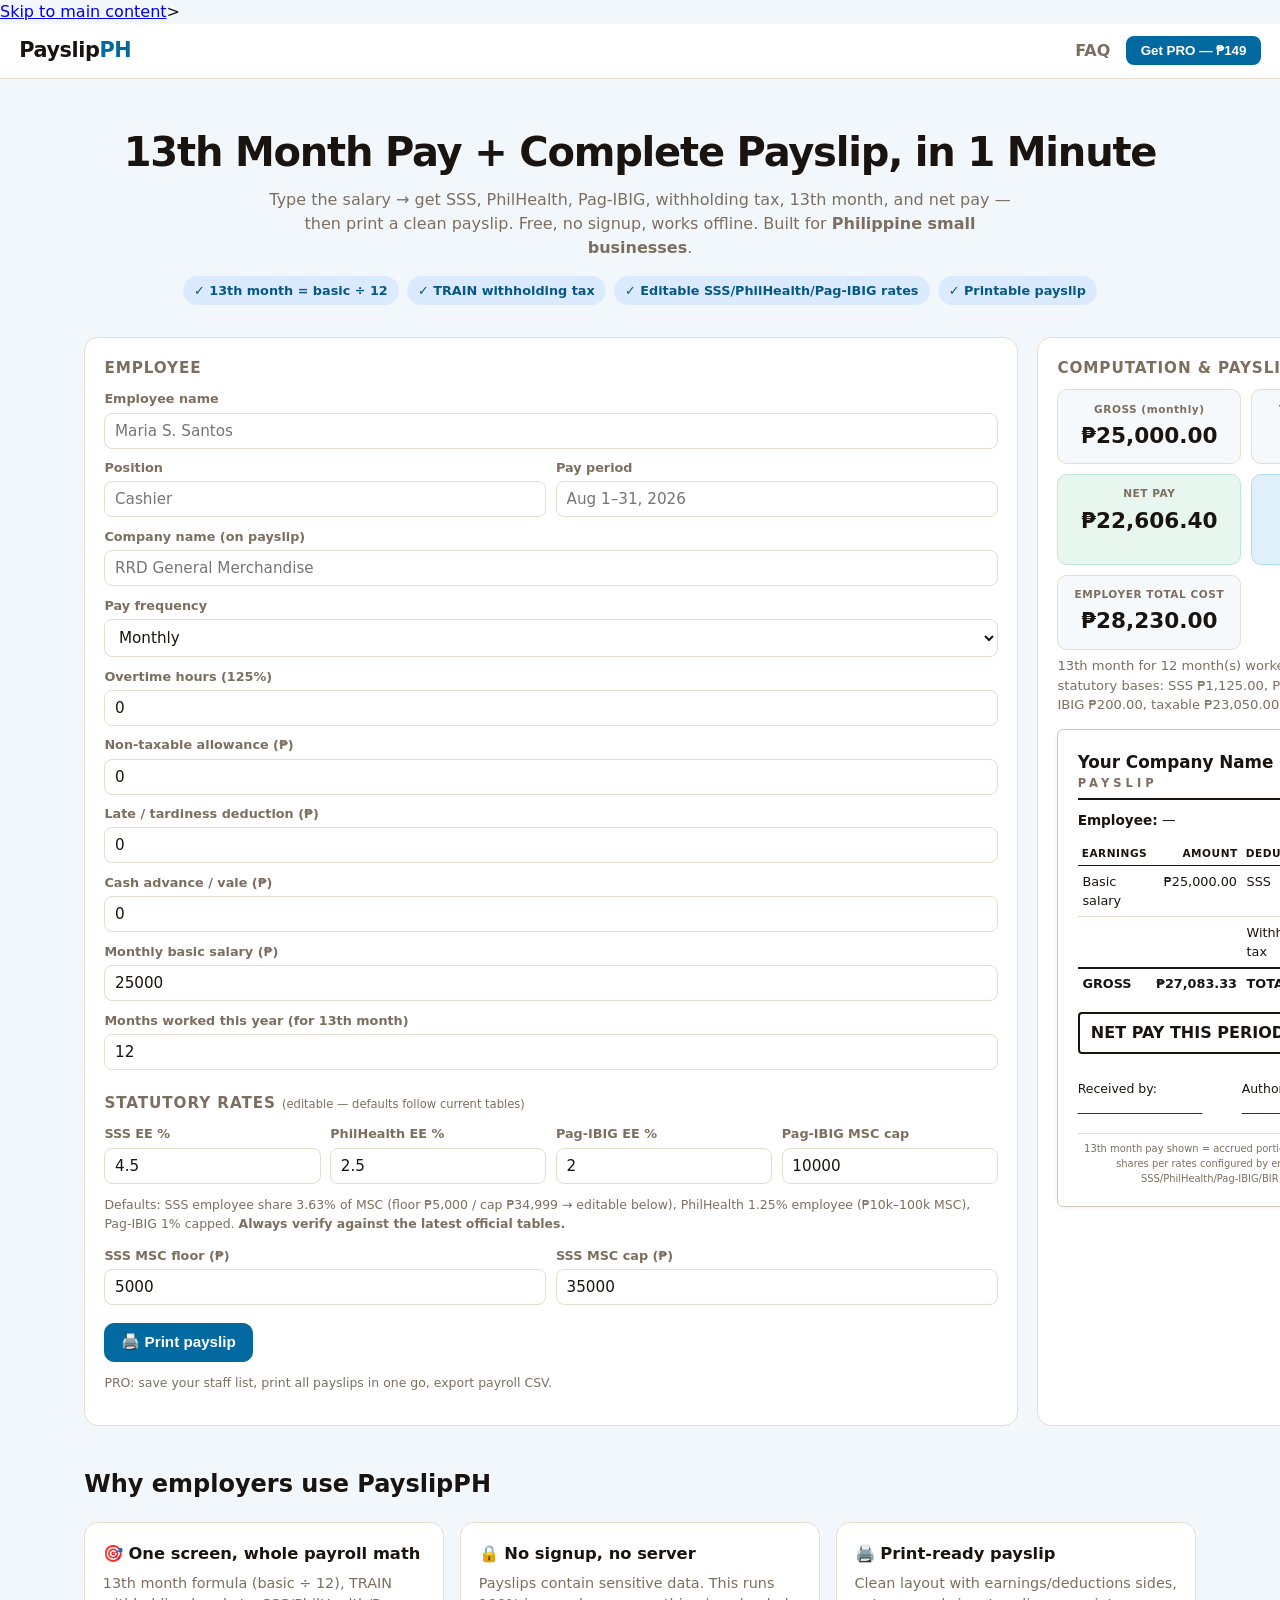
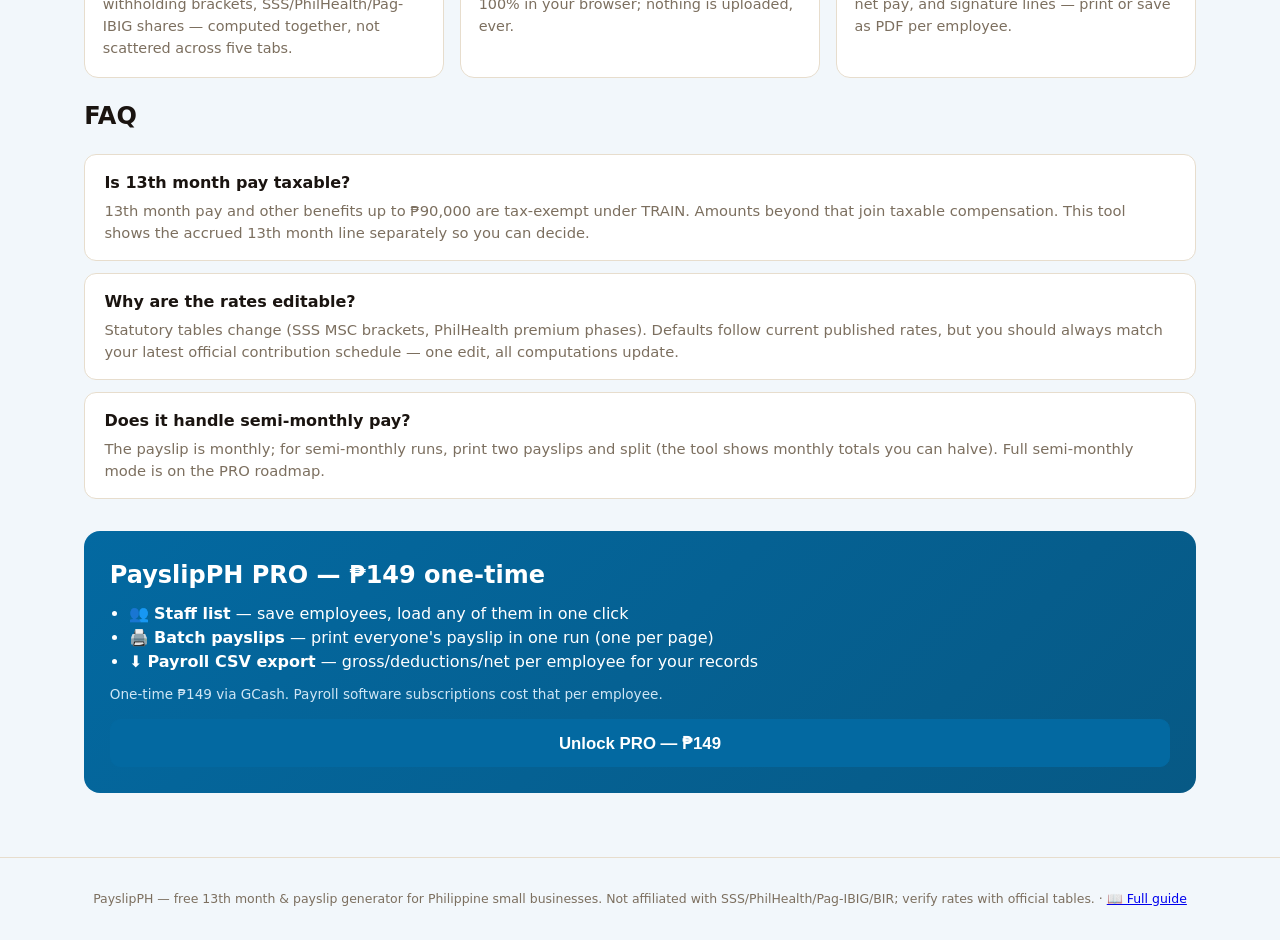
==== index.html @ ca2802b6 "feat: add payments system (GCash + LemonSqueezy, affiliate, email capture)" ====
<!DOCTYPE html>
<html data-theme="payslipph" lang="en">
<head>
<meta charset="UTF-8">
<meta name="viewport" content="width=device-width, initial-scale=1.0">
<title>Free 13th Month Pay &amp; Payslip Generator Philippines — PayslipPH</title>
<meta name="description" content="Compute 13th month pay, SSS, PhilHealth, Pag-IBIG and withholding tax, then print a clean payslip — free, no signup. Built for Philippine small businesses and employers.">
<link rel="icon" href="data:image/svg+xml,%3Csvg xmlns='http://www.w3.org/2000/svg' viewBox='0 0 64 64'%3E%3Crect width='64' height='64' rx='12' fill='%230369a1'/%3E%3Ctext x='32' y='44' font-size='30' text-anchor='middle' fill='white' font-family='Arial' font-weight='bold'%3E13%3C/text%3E%3C/svg%3E">
<link rel="stylesheet" <link rel="stylesheet" href="https://makavelimachiavelli.github.io/zinvent-design-system/tokens.css">
    <link rel="stylesheet" href="https://makavelimachiavelli.github.io/zinvent-design-system/components/base.css">
  <!-- Zinvent Analytics (privacy-first, no cookies) -->
  <script src="https://makavelimachiavelli.github.io/zinvent-design-system/components/analytics.js"></script>
  <!-- Zinvent Payments (GCash + LemonSqueezy, affiliate, email capture) -->
  <script src="https://makavelimachiavelli.github.io/zinvent-design-system/components/payments.js"></script>
    <link rel="stylesheet" href="style.css">
<script type="application/ld+json">
{
  "@context": "https://schema.org",
  "@type": "FAQPage",
  "mainEntity": [
    {"@type":"Question","name":"How is 13th month pay computed in the Philippines?","acceptedAnswer":{"@type":"Answer","text":"13th month pay = total basic salary earned within the calendar year ÷ 12. Only basic salary counts — not allowances, overtime, commissions, or bonuses. It must be paid on or before December 24."}},
    {"@type":"Question","name":"What deductions appear on a Philippine payslip?","acceptedAnswer":{"@type":"Answer","text":"Typically SSS, PhilHealth, and Pag-IBIG employee shares, plus withholding income tax (TRAIN monthly brackets). Rates on this calculator are editable so you can match the latest official tables."}},
    {"@type":"Question","name":"Is this payslip generator free?","acceptedAnswer":{"@type":"Answer","text":"Yes — unlimited single-employee payslips and 13th month computations are free. PRO (₱149 one-time) adds multi-employee batch mode, saved payroll records and CSV export."}}
  ]
}
</script>
</head>
<body>
  <a href="#main" class="skip-link">Skip to main content</a>>

<header class="site-header">
  <div class="brand">Payslip<span>PH</span></div>
  <nav>
    <span id="proBadge" class="badge hidden">PRO</span>
    <a href="#faq">FAQ</a>
    <button id="proBtn" class="btn-link">Get PRO — ₱149</button>
  </nav>
</header>

<main class="wrap">
  <section class="hero">
    <h1>13th Month Pay + Complete Payslip, in 1 Minute</h1>
    <p class="sub">Type the salary → get SSS, PhilHealth, Pag-IBIG, withholding tax, 13th month, and net pay — then print a clean payslip. Free, no signup, works offline. Built for <strong>Philippine small businesses</strong>.</p>
    <div class="hero-chips">
      <span>✓ 13th month = basic ÷ 12</span>
      <span>✓ TRAIN withholding tax</span>
      <span>✓ Editable SSS/PhilHealth/Pag-IBIG rates</span>
      <span>✓ Printable payslip</span>
    </div>
  </section>

  <div class="app-grid">
    <section class="panel">
      <h2>Employee</h2>
      <div class="fields">
        <label>Employee name <input id="eName" placeholder="Maria S. Santos"></label>
        <div class="fields two">
          <label>Position <input id="ePos" placeholder="Cashier"></label>
          <label>Pay period <input id="ePeriod" placeholder="Aug 1–31, 2026"></label>
        </div>
        <label>Company name (on payslip) <input id="eCo" placeholder="RRD General Merchandise"></label>
        <div class="fields three">
        <label>Pay frequency
          <select id="payFreq">
            <option value="monthly" selected>Monthly</option>
            <option value="semi">Semi-monthly (15th / 30th)</option>
          </select>
        </label>
        <label>Overtime hours (125%) <input id="eOtHrs" type="number" min="0" step="0.5" value="0"></label>
        <label>Non-taxable allowance (₱) <input id="eAllowance" type="number" min="0" step="any" value="0"></label>
      </div>
      <div class="fields three">
        <label>Late / tardiness deduction (₱) <input id="eLate" type="number" min="0" step="any" value="0"></label>
        <label>Cash advance / vale (₱) <input id="eVale" type="number" min="0" step="any" value="0"></label>
      </div>
<label>Monthly basic salary (₱) <input id="eSalary" type="number" min="0" step="any" value="25000"></label>
        <label>Months worked this year (for 13th month) <input id="eMonths" type="number" min="0" max="12" step="1" value="12"></label>
      </div>

      <h2 class="mt">Statutory rates <span class="tiny">(editable — defaults follow current tables)</span></h2>
      <div class="fields four">
        <label>SSS EE % <input id="rSss" type="number" step="any" value="4.5"></label>
        <label>PhilHealth EE % <input id="rPh" type="number" step="any" value="2.5"></label>
        <label>Pag-IBIG EE % <input id="rPi" type="number" step="any" value="2"></label>
        <label>Pag-IBIG MSC cap <input id="rPiCap" type="number" step="any" value="10000"></label>
      </div>
      <p class="hint">Defaults: SSS employee share 3.63% of MSC (floor ₱5,000 / cap ₱34,999 → editable below), PhilHealth 1.25% employee (₱10k–100k MSC), Pag-IBIG 1% capped. <strong>Always verify against the latest official tables.</strong></p>
      <div class="fields two">
        <label>SSS MSC floor (₱) <input id="rSssFloor" type="number" step="any" value="5000"></label>
        <label>SSS MSC cap (₱) <input id="rSssCap" type="number" step="any" value="35000"></label>
      </div>

      <div class="actions">
        <button id="printBtn" class="btn primary">🖨️ Print payslip</button>
        <button id="saveEmpBtn" class="btn hidden">👤 Save employee (PRO)</button>
        <button id="batchBtn" class="btn hidden">👥 Batch payslips (PRO)</button>
      </div>
      <p class="hint">PRO: save your staff list, print all payslips in one go, export payroll CSV.</p>
    </section>

    <section class="panel">
      <h2 class="preview-title">Computation &amp; payslip</h2>

      <div class="stat-row">
        <div class="stat"><div class="stat-l">GROSS (monthly)</div><div class="stat-v" id="oGross">—</div></div>
        <div class="stat"><div class="stat-l">TOTAL DEDUCTIONS</div><div class="stat-v neg" id="oDed">—</div></div>
        <div class="stat hi"><div class="stat-l">NET PAY</div><div class="stat-v" id="oNet">—</div></div>
        <div class="stat hi2"><div class="stat-l">13TH MONTH (accrued/mo)</div><div class="stat-v" id="o13">—</div></div>
          <div class="stat"><div class="stat-l">EMPLOYER TOTAL COST</div><div class="stat-v" id="oErCost">—</div></div>
      </div>
      <div class="muted-line" id="o13Year"></div>

      <div id="doc" class="payslip-doc">
        <div class="ps-head">
          <div>
            <div class="ps-co" id="p_co">RRD General Merchandise</div>
            <div class="ps-sub">PAYSLIP</div>
          </div>
          <div class="ps-meta">
            <div id="p_period">Period: —</div>
            <div id="p_date">Date: —</div>
          </div>
        </div>
        <div class="ps-emp">
          <div><span class="ps-l">Employee:</span> <span id="p_name">Maria S. Santos</span></div>
          <div><span class="ps-l">Position:</span> <span id="p_pos">Cashier</span></div>
        </div>
        <table class="ps-table">
          <thead><tr><th>EARNINGS</th><th class="r">AMOUNT</th><th>DEDUCTIONS</th><th class="r">AMOUNT</th></tr></thead>
          <tbody>
            <tr><td>Basic salary</td><td class="r" id="p_basic">—</td><td>SSS</td><td class="r" id="p_sss">—</td></tr>
            <tr id="otRow" style="display:none"><td>Overtime pay</td><td class="r" id="p_ot">—</td><td>PhilHealth</td><td class="r" id="p_ph">—</td></tr>
            <tr id="allowRow" style="display:none"><td>Allowance (non-tax)</td><td class="r" id="p_allow">—</td><td>Pag-IBIG</td><td class="r" id="p_pi">—</td></tr>
            <tr><td>13th month (pro-rated this period)</td><td class="r" id="p_13">—</td><td>Lates / tardiness</td><td class="r" id="p_late" style="display:none">—</td></tr>
            <tr><td></td><td class="r"></td><td>Vale / cash advance</td><td class="r" id="p_vale" style="display:none">—</td></tr>
            <tr><td></td><td class="r"></td><td>Withholding tax</td><td class="r" id="p_tax">—</td></tr>
            <tr class="ps-tot"><td><strong>GROSS</strong></td><td class="r"><strong id="p_gross">—</strong></td><td><strong>TOTAL DED</strong></td><td class="r"><strong id="p_ded">—</strong></td></tr>
          </tbody>
        </table>
        <div class="ps-net"><span>NET PAY THIS PERIOD</span><span id="p_net">—</span></div>
        <div class="ps-sign">
          <div>Received by: ____________________</div>
          <div>Authorized by: ____________________</div>
        </div>
        <div class="ps-foot">13th month pay shown = accrued portion (basic ÷ 12). Statutory shares per rates configured by employer. Verify with SSS/PhilHealth/Pag-IBIG/BIR official tables.</div>
      </div>
    </section>
  </div>

  <section class="marketing">
    <h2>Why employers use PayslipPH</h2>
    <div class="cards">
      <div class="card"><h3>🎯 One screen, whole payroll math</h3><p>13th month formula (basic ÷ 12), TRAIN withholding brackets, SSS/PhilHealth/Pag-IBIG shares — computed together, not scattered across five tabs.</p></div>
      <div class="card"><h3>🔒 No signup, no server</h3><p>Payslips contain sensitive data. This runs 100% in your browser; nothing is uploaded, ever.</p></div>
      <div class="card"><h3>🖨️ Print-ready payslip</h3><p>Clean layout with earnings/deductions sides, net pay, and signature lines — print or save as PDF per employee.</p></div>
    </div>

    <h2 id="faq">FAQ</h2>
    <div class="faq-item"><h3>Is 13th month pay taxable?</h3><p>13th month pay and other benefits up to ₱90,000 are tax-exempt under TRAIN. Amounts beyond that join taxable compensation. This tool shows the accrued 13th month line separately so you can decide.</p></div>
    <div class="faq-item"><h3>Why are the rates editable?</h3><p>Statutory tables change (SSS MSC brackets, PhilHealth premium phases). Defaults follow current published rates, but you should always match your latest official contribution schedule — one edit, all computations update.</p></div>
    <div class="faq-item"><h3>Does it handle semi-monthly pay?</h3><p>The payslip is monthly; for semi-monthly runs, print two payslips and split (the tool shows monthly totals you can halve). Full semi-monthly mode is on the PRO roadmap.</p></div>

    <div class="cta-box">
      <h2>PayslipPH PRO — ₱149 one-time</h2>
      <ul>
        <li>👥 <strong>Staff list</strong> — save employees, load any of them in one click</li>
        <li>🖨️ <strong>Batch payslips</strong> — print everyone's payslip in one run (one per page)</li>
        <li>⬇️ <strong>Payroll CSV export</strong> — gross/deductions/net per employee for your records</li>
      </ul>
      <p class="once">One-time ₱149 via GCash. Payroll software subscriptions cost that per employee.</p>
      <button id="proBtn2" class="btn primary big">Unlock PRO — ₱149</button>
    </div>
  </section>
</main>

<footer class="site-footer">
  <p>PayslipPH — free 13th month &amp; payslip generator for Philippine small businesses. Not affiliated with SSS/PhilHealth/Pag-IBIG/BIR; verify rates with official tables. · <a href="13th-month-pay-guide.html">📖 Full guide</a></p>
</footer>

<!-- PAY MODAL -->
<div id="payModal" class="modal hidden">
  <div class="modal-card">
    <button class="modal-x" id="payClose">✕</button>
    <h2>Unlock PayslipPH PRO</h2>
    <p class="price">₱149 <span>one-time · lifetime · no subscription</span></p>
    <div class="qr-box">
      <img src="assets/gcash-qr.svg" alt="GCash QR (replace with merchant QR)" width="180" height="180">
      <ol class="pay-steps">
        <li>Scan the GCash QR and send <strong>₱149</strong>.</li>
        <li>Enter the unlock code sent to you below.</li>
      </ol>
    </div>
    <div class="code-row">
      <input id="codeInput" placeholder="Enter unlock code">
      <button id="codeBtn" class="btn primary">Unlock</button>
    </div>
    <p class="code-msg" id="codeMsg"></p>
  </div>
</div>

<!-- BATCH MODAL (PRO) -->
<div id="batchModal" class="modal hidden">
  <div class="modal-card wide">
    <button class="modal-x" id="batchClose">✕</button>
    <h2>👥 Staff list &amp; batch payslips</h2>
    <p class="hint">Fill the form on the left, press “Save employee” to add. “Print all” produces one payslip per page.</p>
    <table class="book-table"><thead><tr><th>Name</th><th>Position</th><th class="r">Basic</th><th class="r">Net</th><th></th></tr></thead><tbody id="batchBody"></tbody>
          <tfoot><tr><td colspan="2" id="p_er" style="font-size:.7rem;color:#667085"></td></tr></tfoot></table>
    <div class="actions">
      <button id="batchPrint" class="btn primary">🖨️ Print all payslips</button>
      <button id="batchCsv" class="btn">⬇️ Export payroll CSV</button>
    </div>
  </div>
</div>

<div id="batchDocs"></div>
<script src="app.js"></script>
</body>
</html>
---- style.css ----
/* PayslipPH — styles */
:root{
  --blue:#0369a1; --ink:#1a1410; --muted:#7c6f5f; --line:#e7ddcd;
  --bg:#f2f7fb; --card:#fff; --green:#067a53; --red:#dc2626;
}
*{box-sizing:border-box}
body{margin:0;font-family:'Segoe UI',system-ui,-apple-system,Arial,sans-serif;background:var(--bg);color:var(--ink);line-height:1.5}
.hidden{display:none!important}

.site-header{position:sticky;top:0;z-index:50;background:#fff;border-bottom:1px solid var(--line);display:flex;justify-content:space-between;align-items:center;padding:.7rem 1.2rem}
.brand{font-weight:800;font-size:1.3rem;letter-spacing:-.02em}
.brand span{color:var(--blue)}
.site-header nav{display:flex;gap:1rem;align-items:center}
.site-header a{color:var(--muted);text-decoration:none;font-weight:600}
.btn-link{border:none;background:var(--blue);color:#fff;font-weight:700;padding:.45rem .9rem;border-radius:8px;cursor:pointer}
.badge{font-size:.7rem;font-weight:800;padding:.2rem .5rem;border-radius:99px;background:var(--green);color:#fff}

.wrap{max-width:1150px;margin:0 auto;padding:1.5rem 1.2rem}
.hero{text-align:center;padding:1.2rem 0 .8rem}
.hero h1{font-size:clamp(1.6rem,4vw,2.5rem);margin:0 0 .4rem;letter-spacing:-.03em}
.hero .sub{color:var(--muted);max-width:780px;margin:0 auto}
.hero-chips{display:flex;flex-wrap:wrap;gap:.5rem;justify-content:center;margin-top:1rem}
.hero-chips span{background:#dbeafe;color:#075985;font-size:.8rem;font-weight:700;padding:.3rem .7rem;border-radius:99px}

.app-grid{display:grid;grid-template-columns:1fr 1fr;gap:1.2rem;margin-top:1.2rem}
@media(max-width:960px){.app-grid{grid-template-columns:1fr}}
.panel{background:var(--card);border:1px solid var(--line);border-radius:14px;padding:1.2rem}
.panel h2{font-size:.95rem;text-transform:uppercase;letter-spacing:.06em;color:var(--muted);margin:1rem 0 .6rem}
.panel h2:first-child{margin-top:0}
.panel h2.mt{margin-top:1.4rem}
.preview-title{margin-top:0}
.tiny{font-weight:400;text-transform:none;letter-spacing:0;font-size:.72rem}

.fields{display:grid;gap:.6rem}
.fields.two{grid-template-columns:1fr 1fr}
.fields.four{grid-template-columns:repeat(4,1fr)}
@media(max-width:700px){.fields.two,.fields.four{grid-template-columns:1fr 1fr}}
label{display:flex;flex-direction:column;gap:.25rem;font-size:.8rem;font-weight:600;color:var(--muted)}
input,select{border:1px solid var(--line);border-radius:8px;padding:.5rem .6rem;font-size:.95rem;font-family:inherit;background:#fff;color:var(--ink)}
input:focus{outline:2px solid #bae0f7;border-color:var(--blue)}
.hint{color:var(--muted);font-size:.78rem}

.stat-row{display:grid;grid-template-columns:repeat(auto-fit,minmax(150px,1fr));gap:.6rem;margin-bottom:1rem}
.stat{background:#f6f9fc;border:1px solid var(--line);border-radius:10px;padding:.7rem;text-align:center}
.stat.hi{background:#e7f6ef;border-color:#bfe7d5}
.stat.hi2{background:#e0f0fa;border-color:#b5dcf2}
.stat-l{font-size:.66rem;font-weight:800;letter-spacing:.05em;color:var(--muted)}
.stat-v{font-size:1.35rem;font-weight:900;margin-top:.15rem}
.stat-v.neg{color:var(--red)}
.muted-line{color:var(--muted);font-size:.82rem;margin:-.6rem 0 .9rem}

/* payslip doc */
.payslip-doc{background:#fff;border:1px solid #d4c9b8;border-radius:6px;padding:1.2rem;font-size:.85rem;box-shadow:0 1px 4px rgba(16,24,40,.06)}
.ps-head{display:flex;justify-content:space-between;border-bottom:2px solid var(--ink);padding-bottom:.4rem;margin-bottom:.6rem}
.ps-co{font-weight:900;font-size:1.05rem}
.ps-sub{letter-spacing:.35em;font-size:.72rem;font-weight:800;color:var(--muted)}
.ps-meta{text-align:right;font-size:.72rem;color:var(--muted)}
.ps-emp{display:flex;justify-content:space-between;gap:1rem;font-size:.85rem;margin-bottom:.7rem}
.ps-l{font-weight:800}
.ps-table{width:100%;border-collapse:collapse;font-size:.8rem}
.ps-table th{border-bottom:1.5px solid var(--ink);text-align:left;padding:.25rem;font-size:.66rem;letter-spacing:.05em}
.ps-table td{border-bottom:1px solid var(--line);padding:.35rem .3rem;vertical-align:top}
.ps-table .r{text-align:right}
.ps-tot td{border-top:2px solid var(--ink);border-bottom:none}
.ps-net{display:flex;justify-content:space-between;font-weight:900;font-size:1rem;border:2px solid var(--ink);padding:.45rem .7rem;margin-top:.8rem;border-radius:4px}
.ps-sign{display:flex;justify-content:space-between;margin-top:1.6rem;font-size:.78rem}
.ps-foot{margin-top:1rem;border-top:1px solid var(--line);padding-top:.5rem;font-size:.62rem;color:var(--muted);text-align:center}

.actions{display:flex;flex-wrap:wrap;gap:.6rem;margin-top:1.1rem}
.btn{border:1px solid var(--line);background:#fff;border-radius:10px;padding:.6rem 1rem;font-weight:700;cursor:pointer;font-size:.95rem}
.btn:hover{background:#f5f8fa}
.btn.primary{background:var(--blue);border-color:var(--blue);color:#fff}
.btn.primary:hover{background:#025d8c}
.btn.big{width:100%;font-size:1.05rem;padding:.8rem}

.marketing{margin-top:2.5rem}
.cards{display:grid;grid-template-columns:repeat(auto-fit,minmax(240px,1fr));gap:1rem}
.card{background:#fff;border:1px solid var(--line);border-radius:14px;padding:1.1rem}
.card h3{margin:.1rem 0 .4rem;font-size:1.02rem}
.card p{color:var(--muted);font-size:.9rem;margin:0}
.faq-item{background:#fff;border:1px solid var(--line);border-radius:12px;padding:1rem 1.2rem;margin-bottom:.7rem}
.faq-item h3{margin:0 0 .35rem;font-size:1rem}
.faq-item p{margin:0;color:var(--muted);font-size:.92rem}
.cta-box{background:linear-gradient(135deg,#0369a1,#075985);color:#fff;border-radius:16px;padding:1.6rem;margin-top:2rem}
.cta-box h2{margin:0 0 .6rem}
.cta-box ul{margin:0 0 .6rem;padding-left:1.2rem}
.once{color:#cfe6f5;font-size:.85rem;margin:.4rem 0 .9rem}

.modal{position:fixed;inset:0;background:rgba(16,24,40,.55);display:flex;align-items:center;justify-content:center;z-index:100;padding:1rem}
.modal-card{background:#fff;border-radius:16px;padding:1.5rem;max-width:440px;width:100%;position:relative;max-height:90vh;overflow:auto}
.modal-card.wide{max-width:640px}
.modal-x{position:absolute;top:.7rem;right:.7rem;border:none;background:#f2f4f7;border-radius:8px;width:30px;height:30px;cursor:pointer;font-weight:700}
.price{font-size:1.6rem;font-weight:900;margin:.2rem 0 .8rem}
.price span{font-size:.8rem;font-weight:600;color:var(--muted)}
.qr-box{display:flex;gap:1rem;align-items:flex-start}
.qr-box img{border:1px solid var(--line);border-radius:8px;background:#fff}
.pay-steps{margin:0;padding-left:1.1rem;font-size:.85rem;color:var(--muted)}
.code-row{display:flex;gap:.5rem;margin-top:1rem}
.code-row input{flex:1}
.code-msg{font-size:.85rem;min-height:1.2rem;margin:.5rem 0 0;font-weight:700}
.code-msg.ok{color:var(--green)}
.code-msg.bad{color:var(--red)}
.book-table{width:100%;border-collapse:collapse;font-size:.8rem;margin:.6rem 0}
.book-table th{border-bottom:2px solid var(--ink);text-align:left;padding:.3rem}
.book-table td{border-bottom:1px solid var(--line);padding:.35rem .3rem}
.book-table .r{text-align:right}
.x-btn{border:none;background:#fef2f2;color:var(--red);border-radius:6px;cursor:pointer;font-weight:800;padding:.25rem .5rem}

.site-footer{border-top:1px solid var(--line);margin-top:2.5rem;padding:1.2rem;text-align:center;color:var(--muted);font-size:.78rem}

/* batch print: one payslip per page */
#batchDocs{display:none}
@media print{
  body *{visibility:hidden}
  .payslip-doc,.payslip-doc *{visibility:visible}
  #doc{position:absolute;left:0;top:0;width:100%;border:none;box-shadow:none;padding:0}
  body.batch-printing #batchDocs{display:block}
  body.batch-printing #doc{visibility:hidden!important}
  #batchDocs .payslip-doc{position:relative;page-break-after:always;margin:0 auto;max-width:640px}
  @page{margin:14mm}
}
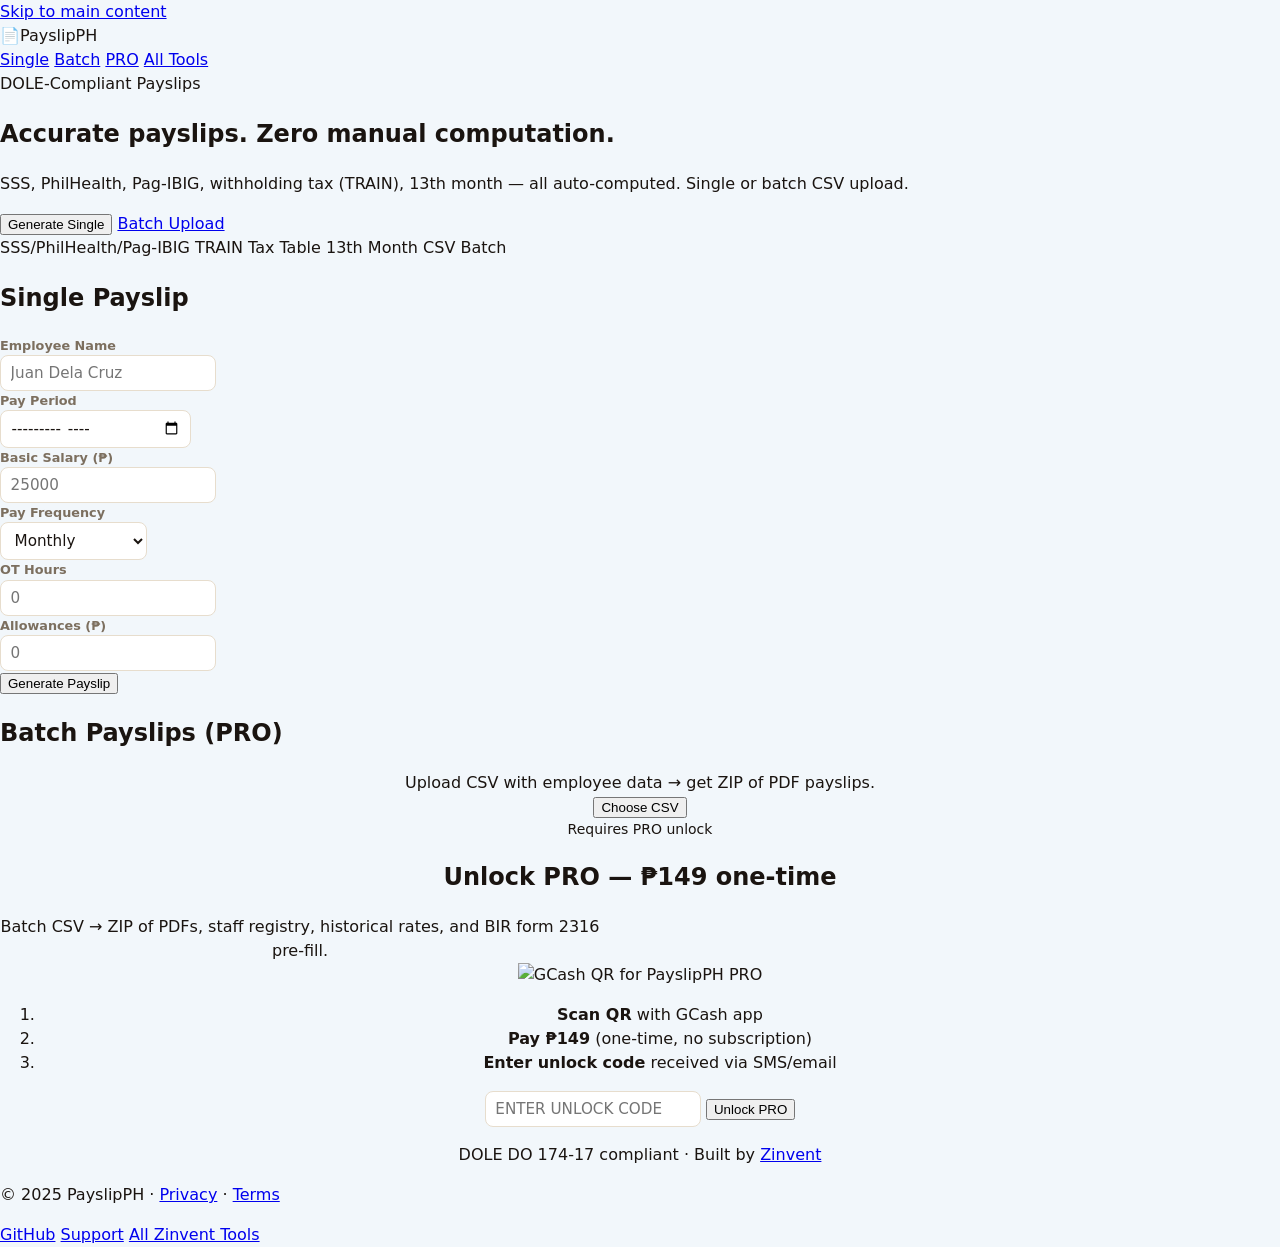
==== commit 9ea1d1ab: "design: world-class redesign with domain-rooted identity" ====
--- a/index.html
+++ b/index.html
@@ -1,219 +1,143 @@
 <!DOCTYPE html>
 <html data-theme="payslipph" lang="en">
 <head>
-<meta charset="UTF-8">
-<meta name="viewport" content="width=device-width, initial-scale=1.0">
-<title>Free 13th Month Pay &amp; Payslip Generator Philippines — PayslipPH</title>
-<meta name="description" content="Compute 13th month pay, SSS, PhilHealth, Pag-IBIG and withholding tax, then print a clean payslip — free, no signup. Built for Philippine small businesses and employers.">
-<link rel="icon" href="data:image/svg+xml,%3Csvg xmlns='http://www.w3.org/2000/svg' viewBox='0 0 64 64'%3E%3Crect width='64' height='64' rx='12' fill='%230369a1'/%3E%3Ctext x='32' y='44' font-size='30' text-anchor='middle' fill='white' font-family='Arial' font-weight='bold'%3E13%3C/text%3E%3C/svg%3E">
-<link rel="stylesheet" <link rel="stylesheet" href="https://makavelimachiavelli.github.io/zinvent-design-system/tokens.css">
-    <link rel="stylesheet" href="https://makavelimachiavelli.github.io/zinvent-design-system/components/base.css">
+  <meta charset="UTF-8">
+  <meta name="viewport" content="width=device-width, initial-scale=1.0">
+  <title>PayslipPH — Philippine Payslip Generator (DOLE Compliant)</title>
+  <meta name="description" content="Generate DOLE-compliant payslips with SSS, PhilHealth, Pag-IBIG, and TRAIN tax. Batch CSV upload. Free for single, PRO for batch.">
+  <link rel="canonical" href="https://makavelimachiavelli.github.io/payslipph/">
+  <link rel="icon" href="data:image/svg+xml,%3Csvg xmlns='http://www.w3.org/2000/svg' viewBox='0 0 64 64'%3E%3Crect width='64' height='64' rx='12' fill='%231a2332'/%3E%3Ctext x='32' y='44' font-size='32' text-anchor='middle' fill='%23e8b43c' font-family='Georgia' font-weight='bold'%3E₱%3C/text%3E%3C/svg%3E">
+  <!-- Fonts -->
+  <link rel="preconnect" href="https://fonts.googleapis.com">
+  <link rel="preconnect" href="https://fonts.gstatic.com" crossorigin>
+  <link href="https://fonts.googleapis.com/css2?family=Inter:wght@400;500;600;700&display=swap" rel="stylesheet">
+  <!-- Zinvent Design System -->
+  <link rel="stylesheet" href="https://makavelimachiavelli.github.io/zinvent-design-system/tokens.css">
+  <link rel="stylesheet" href="https://makavelimachiavelli.github.io/zinvent-design-system/components/base.css">
   <!-- Zinvent Analytics (privacy-first, no cookies) -->
   <script src="https://makavelimachiavelli.github.io/zinvent-design-system/components/analytics.js"></script>
   <!-- Zinvent Payments (GCash + LemonSqueezy, affiliate, email capture) -->
   <script src="https://makavelimachiavelli.github.io/zinvent-design-system/components/payments.js"></script>
-    <link rel="stylesheet" href="style.css">
-<script type="application/ld+json">
-{
-  "@context": "https://schema.org",
-  "@type": "FAQPage",
-  "mainEntity": [
-    {"@type":"Question","name":"How is 13th month pay computed in the Philippines?","acceptedAnswer":{"@type":"Answer","text":"13th month pay = total basic salary earned within the calendar year ÷ 12. Only basic salary counts — not allowances, overtime, commissions, or bonuses. It must be paid on or before December 24."}},
-    {"@type":"Question","name":"What deductions appear on a Philippine payslip?","acceptedAnswer":{"@type":"Answer","text":"Typically SSS, PhilHealth, and Pag-IBIG employee shares, plus withholding income tax (TRAIN monthly brackets). Rates on this calculator are editable so you can match the latest official tables."}},
-    {"@type":"Question","name":"Is this payslip generator free?","acceptedAnswer":{"@type":"Answer","text":"Yes — unlimited single-employee payslips and 13th month computations are free. PRO (₱149 one-time) adds multi-employee batch mode, saved payroll records and CSV export."}}
-  ]
-}
-</script>
+  <!-- Product Styles -->
+  <link rel="stylesheet" href="style.css">
+  <script type="application/ld+json">
+  {"@context":"https://schema.org","@type":"WebApplication","name":"PayslipPH","applicationCategory":"BusinessApplication","operatingSystem":"Web","offers":{"@type":"Offer","price":"0","priceCurrency":"PHP"},"description":"DOLE-compliant payslip generator for Philippine employers."}
+  </script>
 </head>
 <body>
-  <a href="#main" class="skip-link">Skip to main content</a>>
-
-<header class="site-header">
-  <div class="brand">Payslip<span>PH</span></div>
-  <nav>
-    <span id="proBadge" class="badge hidden">PRO</span>
-    <a href="#faq">FAQ</a>
-    <button id="proBtn" class="btn-link">Get PRO — ₱149</button>
-  </nav>
-</header>
-
-<main class="wrap">
-  <section class="hero">
-    <h1>13th Month Pay + Complete Payslip, in 1 Minute</h1>
-    <p class="sub">Type the salary → get SSS, PhilHealth, Pag-IBIG, withholding tax, 13th month, and net pay — then print a clean payslip. Free, no signup, works offline. Built for <strong>Philippine small businesses</strong>.</p>
-    <div class="hero-chips">
-      <span>✓ 13th month = basic ÷ 12</span>
-      <span>✓ TRAIN withholding tax</span>
-      <span>✓ Editable SSS/PhilHealth/Pag-IBIG rates</span>
-      <span>✓ Printable payslip</span>
+  <a href="#main" class="skip-link">Skip to main content</a>
+  <header class="z-header" role="banner">
+    <div class="z-header-inner">
+      <div class="z-brand"><span class="z-brand-mark">📄</span><span class="z-brand-name">PayslipPH</span></div>
+      <nav class="z-nav" role="navigation" aria-label="Main navigation">
+        <a href="#single">Single</a>
+        <a href="#batch">Batch</a>
+        <a href="#pro">PRO</a>
+        <a href="https://makavelimachiavelli.github.io/zinvent-hub/" class="z-btn z-btn-ghost z-btn-sm">All Tools</a>
+      </nav>
     </div>
-  </section>
-
-  <div class="app-grid">
-    <section class="panel">
-      <h2>Employee</h2>
-      <div class="fields">
-        <label>Employee name <input id="eName" placeholder="Maria S. Santos"></label>
-        <div class="fields two">
-          <label>Position <input id="ePos" placeholder="Cashier"></label>
-          <label>Pay period <input id="ePeriod" placeholder="Aug 1–31, 2026"></label>
-        </div>
-        <label>Company name (on payslip) <input id="eCo" placeholder="RRD General Merchandise"></label>
-        <div class="fields three">
-        <label>Pay frequency
-          <select id="payFreq">
-            <option value="monthly" selected>Monthly</option>
-            <option value="semi">Semi-monthly (15th / 30th)</option>
-          </select>
-        </label>
-        <label>Overtime hours (125%) <input id="eOtHrs" type="number" min="0" step="0.5" value="0"></label>
-        <label>Non-taxable allowance (₱) <input id="eAllowance" type="number" min="0" step="any" value="0"></label>
+  </header>
+  <main id="main" role="main">
+    <section class="z-hero z-reveal">
+      <span class="z-hero-eyebrow">DOLE-Compliant Payslips</span>
+      <h1>Accurate payslips. Zero manual computation.</h1>
+      <p>SSS, PhilHealth, Pag-IBIG, withholding tax (TRAIN), 13th month — all auto-computed. Single or batch CSV upload.</p>
+      <div class="z-hero-cta">
+        <button class="z-btn z-btn-primary z-btn-lg" data-action="single">Generate Single</button>
+        <a href="#batch" class="z-btn z-btn-ghost z-btn-lg">Batch Upload</a>
       </div>
-      <div class="fields three">
-        <label>Late / tardiness deduction (₱) <input id="eLate" type="number" min="0" step="any" value="0"></label>
-        <label>Cash advance / vale (₱) <input id="eVale" type="number" min="0" step="any" value="0"></label>
+      <div class="z-pills">
+        <span class="z-pill">SSS/PhilHealth/Pag-IBIG</span>
+        <span class="z-pill">TRAIN Tax Table</span>
+        <span class="z-pill">13th Month</span>
+        <span class="z-pill">CSV Batch</span>
       </div>
-<label>Monthly basic salary (₱) <input id="eSalary" type="number" min="0" step="any" value="25000"></label>
-        <label>Months worked this year (for 13th month) <input id="eMonths" type="number" min="0" max="12" step="1" value="12"></label>
-      </div>
-
-      <h2 class="mt">Statutory rates <span class="tiny">(editable — defaults follow current tables)</span></h2>
-      <div class="fields four">
-        <label>SSS EE % <input id="rSss" type="number" step="any" value="4.5"></label>
-        <label>PhilHealth EE % <input id="rPh" type="number" step="any" value="2.5"></label>
-        <label>Pag-IBIG EE % <input id="rPi" type="number" step="any" value="2"></label>
-        <label>Pag-IBIG MSC cap <input id="rPiCap" type="number" step="any" value="10000"></label>
-      </div>
-      <p class="hint">Defaults: SSS employee share 3.63% of MSC (floor ₱5,000 / cap ₱34,999 → editable below), PhilHealth 1.25% employee (₱10k–100k MSC), Pag-IBIG 1% capped. <strong>Always verify against the latest official tables.</strong></p>
-      <div class="fields two">
-        <label>SSS MSC floor (₱) <input id="rSssFloor" type="number" step="any" value="5000"></label>
-        <label>SSS MSC cap (₱) <input id="rSssCap" type="number" step="any" value="35000"></label>
-      </div>
-
-      <div class="actions">
-        <button id="printBtn" class="btn primary">🖨️ Print payslip</button>
-        <button id="saveEmpBtn" class="btn hidden">👤 Save employee (PRO)</button>
-        <button id="batchBtn" class="btn hidden">👥 Batch payslips (PRO)</button>
-      </div>
-      <p class="hint">PRO: save your staff list, print all payslips in one go, export payroll CSV.</p>
     </section>
 
-    <section class="panel">
-      <h2 class="preview-title">Computation &amp; payslip</h2>
-
-      <div class="stat-row">
-        <div class="stat"><div class="stat-l">GROSS (monthly)</div><div class="stat-v" id="oGross">—</div></div>
-        <div class="stat"><div class="stat-l">TOTAL DEDUCTIONS</div><div class="stat-v neg" id="oDed">—</div></div>
-        <div class="stat hi"><div class="stat-l">NET PAY</div><div class="stat-v" id="oNet">—</div></div>
-        <div class="stat hi2"><div class="stat-l">13TH MONTH (accrued/mo)</div><div class="stat-v" id="o13">—</div></div>
-          <div class="stat"><div class="stat-l">EMPLOYER TOTAL COST</div><div class="stat-v" id="oErCost">—</div></div>
-      </div>
-      <div class="muted-line" id="o13Year"></div>
-
-      <div id="doc" class="payslip-doc">
-        <div class="ps-head">
-          <div>
-            <div class="ps-co" id="p_co">RRD General Merchandise</div>
-            <div class="ps-sub">PAYSLIP</div>
+    <section id="single" class="z-section z-reveal">
+      <div class="z-wrap">
+        <h2>Single Payslip</h2>
+        <div class="z-card" style="padding:var(--z-s5);">
+          <div class="z-grid-2" style="margin-bottom:var(--z-s4);">
+            <div>
+              <label class="z-label">Employee Name</label>
+              <input type="text" class="z-input" id="empName" placeholder="Juan Dela Cruz">
+            </div>
+            <div>
+              <label class="z-label">Pay Period</label>
+              <input type="month" class="z-input" id="payPeriod">
+            </div>
+            <div>
+              <label class="z-label">Basic Salary (₱)</label>
+              <input type="number" class="z-input" id="basicSalary" placeholder="25000" min="0" step="0.01">
+            </div>
+            <div>
+              <label class="z-label">Pay Frequency</label>
+              <select class="z-input" id="payFreq"><option value="monthly">Monthly</option><option value="semi">Semi-monthly</option></select>
+            </div>
+            <div>
+              <label class="z-label">OT Hours</label>
+              <input type="number" class="z-input" id="otHrs" placeholder="0" min="0" step="0.5">
+            </div>
+            <div>
+              <label class="z-label">Allowances (₱)</label>
+              <input type="number" class="z-input" id="allowance" placeholder="0" min="0" step="0.01">
+            </div>
           </div>
-          <div class="ps-meta">
-            <div id="p_period">Period: —</div>
-            <div id="p_date">Date: —</div>
-          </div>
+          <button class="z-btn z-btn-primary" data-action="genSingle">Generate Payslip</button>
+          <div id="singleResult" class="z-result" style="margin-top:var(--z-s4);display:none;"></div>
         </div>
-        <div class="ps-emp">
-          <div><span class="ps-l">Employee:</span> <span id="p_name">Maria S. Santos</span></div>
-          <div><span class="ps-l">Position:</span> <span id="p_pos">Cashier</span></div>
-        </div>
-        <table class="ps-table">
-          <thead><tr><th>EARNINGS</th><th class="r">AMOUNT</th><th>DEDUCTIONS</th><th class="r">AMOUNT</th></tr></thead>
-          <tbody>
-            <tr><td>Basic salary</td><td class="r" id="p_basic">—</td><td>SSS</td><td class="r" id="p_sss">—</td></tr>
-            <tr id="otRow" style="display:none"><td>Overtime pay</td><td class="r" id="p_ot">—</td><td>PhilHealth</td><td class="r" id="p_ph">—</td></tr>
-            <tr id="allowRow" style="display:none"><td>Allowance (non-tax)</td><td class="r" id="p_allow">—</td><td>Pag-IBIG</td><td class="r" id="p_pi">—</td></tr>
-            <tr><td>13th month (pro-rated this period)</td><td class="r" id="p_13">—</td><td>Lates / tardiness</td><td class="r" id="p_late" style="display:none">—</td></tr>
-            <tr><td></td><td class="r"></td><td>Vale / cash advance</td><td class="r" id="p_vale" style="display:none">—</td></tr>
-            <tr><td></td><td class="r"></td><td>Withholding tax</td><td class="r" id="p_tax">—</td></tr>
-            <tr class="ps-tot"><td><strong>GROSS</strong></td><td class="r"><strong id="p_gross">—</strong></td><td><strong>TOTAL DED</strong></td><td class="r"><strong id="p_ded">—</strong></td></tr>
-          </tbody>
-        </table>
-        <div class="ps-net"><span>NET PAY THIS PERIOD</span><span id="p_net">—</span></div>
-        <div class="ps-sign">
-          <div>Received by: ____________________</div>
-          <div>Authorized by: ____________________</div>
-        </div>
-        <div class="ps-foot">13th month pay shown = accrued portion (basic ÷ 12). Statutory shares per rates configured by employer. Verify with SSS/PhilHealth/Pag-IBIG/BIR official tables.</div>
       </div>
     </section>
-  </div>
 
-  <section class="marketing">
-    <h2>Why employers use PayslipPH</h2>
-    <div class="cards">
-      <div class="card"><h3>🎯 One screen, whole payroll math</h3><p>13th month formula (basic ÷ 12), TRAIN withholding brackets, SSS/PhilHealth/Pag-IBIG shares — computed together, not scattered across five tabs.</p></div>
-      <div class="card"><h3>🔒 No signup, no server</h3><p>Payslips contain sensitive data. This runs 100% in your browser; nothing is uploaded, ever.</p></div>
-      <div class="card"><h3>🖨️ Print-ready payslip</h3><p>Clean layout with earnings/deductions sides, net pay, and signature lines — print or save as PDF per employee.</p></div>
+    <section id="batch" class="z-section z-reveal">
+      <div class="z-wrap">
+        <h2>Batch Payslips (PRO)</h2>
+        <div class="z-card" style="padding:var(--z-s5);text-align:center;">
+          <p style="color:var(--p-muted);margin-bottom:var(--z-s4);">Upload CSV with employee data → get ZIP of PDF payslips.</p>
+          <input type="file" class="z-input" accept=".csv" id="batchFile" style="display:none;">
+          <button class="z-btn z-btn-secondary" onclick="document.getElementById('batchFile').click()">Choose CSV</button>
+          <p id="batchInfo" style="color:var(--p-muted);font-size:14px;margin-top:var(--z-s2);">Requires PRO unlock</p>
+        </div>
+      </div>
+    </section>
+
+    <section id="pro" class="z-section z-reveal">
+      <div class="z-wrap" style="text-align:center;">
+        <h2>Unlock PRO — ₱149 one-time</h2>
+        <p style="max-width:600px;margin:0 auto var(--z-s5);color:var(--p-muted);">Batch CSV → ZIP of PDFs, staff registry, historical rates, and BIR form 2316 pre-fill.</p>
+        <div class="z-qr" role="region" aria-label="GCash payment">
+          <img src="qr-gcash.svg" alt="GCash QR for PayslipPH PRO" loading="lazy">
+          <ol class="z-qr-steps">
+            <li><b>Scan QR</b> with GCash app</li>
+            <li><b>Pay ₱149</b> (one-time, no subscription)</li>
+            <li><b>Enter unlock code</b> received via SMS/email</li>
+          </ol>
+        </div>
+        <div class="z-code-row">
+          <input type="text" class="z-input" id="proCode" placeholder="Enter unlock code" style="flex:1;text-transform:uppercase;">
+          <button class="z-btn z-btn-accent" id="btnUnlock">Unlock PRO</button>
+        </div>
+        <p id="codeMsg" class="z-code-msg" aria-live="polite"></p>
+      </div>
+    </section>
+
+    <section class="z-section-sm z-reveal">
+      <div class="z-wrap" style="text-align:center;">
+        <p style="color:var(--p-muted);">DOLE DO 174-17 compliant · Built by <a href="https://makavelimachiavelli.github.io/zinvent-hub/">Zinvent</a></p>
+      </div>
+    </section>
+  </main>
+  <footer class="z-footer" role="contentinfo">
+    <div class="z-wrap">
+      <p>&copy; 2025 PayslipPH · <a href="https://makavelimachiavelli.github.io/zinvent-hub/privacy.html">Privacy</a> · <a href="https://makavelimachiavelli.github.io/zinvent-hub/terms.html">Terms</a></p>
+      <div class="z-footer-links">
+        <a href="https://github.com/MakaveliMachiavelli/payslipph">GitHub</a>
+        <a href="mailto:support@zinvent.ph">Support</a>
+        <a href="https://makavelimachiavelli.github.io/zinvent-hub/">All Zinvent Tools</a>
+      </div>
     </div>
-
-    <h2 id="faq">FAQ</h2>
-    <div class="faq-item"><h3>Is 13th month pay taxable?</h3><p>13th month pay and other benefits up to ₱90,000 are tax-exempt under TRAIN. Amounts beyond that join taxable compensation. This tool shows the accrued 13th month line separately so you can decide.</p></div>
-    <div class="faq-item"><h3>Why are the rates editable?</h3><p>Statutory tables change (SSS MSC brackets, PhilHealth premium phases). Defaults follow current published rates, but you should always match your latest official contribution schedule — one edit, all computations update.</p></div>
-    <div class="faq-item"><h3>Does it handle semi-monthly pay?</h3><p>The payslip is monthly; for semi-monthly runs, print two payslips and split (the tool shows monthly totals you can halve). Full semi-monthly mode is on the PRO roadmap.</p></div>
-
-    <div class="cta-box">
-      <h2>PayslipPH PRO — ₱149 one-time</h2>
-      <ul>
-        <li>👥 <strong>Staff list</strong> — save employees, load any of them in one click</li>
-        <li>🖨️ <strong>Batch payslips</strong> — print everyone's payslip in one run (one per page)</li>
-        <li>⬇️ <strong>Payroll CSV export</strong> — gross/deductions/net per employee for your records</li>
-      </ul>
-      <p class="once">One-time ₱149 via GCash. Payroll software subscriptions cost that per employee.</p>
-      <button id="proBtn2" class="btn primary big">Unlock PRO — ₱149</button>
-    </div>
-  </section>
-</main>
-
-<footer class="site-footer">
-  <p>PayslipPH — free 13th month &amp; payslip generator for Philippine small businesses. Not affiliated with SSS/PhilHealth/Pag-IBIG/BIR; verify rates with official tables. · <a href="13th-month-pay-guide.html">📖 Full guide</a></p>
-</footer>
-
-<!-- PAY MODAL -->
-<div id="payModal" class="modal hidden">
-  <div class="modal-card">
-    <button class="modal-x" id="payClose">✕</button>
-    <h2>Unlock PayslipPH PRO</h2>
-    <p class="price">₱149 <span>one-time · lifetime · no subscription</span></p>
-    <div class="qr-box">
-      <img src="assets/gcash-qr.svg" alt="GCash QR (replace with merchant QR)" width="180" height="180">
-      <ol class="pay-steps">
-        <li>Scan the GCash QR and send <strong>₱149</strong>.</li>
-        <li>Enter the unlock code sent to you below.</li>
-      </ol>
-    </div>
-    <div class="code-row">
-      <input id="codeInput" placeholder="Enter unlock code">
-      <button id="codeBtn" class="btn primary">Unlock</button>
-    </div>
-    <p class="code-msg" id="codeMsg"></p>
-  </div>
-</div>
-
-<!-- BATCH MODAL (PRO) -->
-<div id="batchModal" class="modal hidden">
-  <div class="modal-card wide">
-    <button class="modal-x" id="batchClose">✕</button>
-    <h2>👥 Staff list &amp; batch payslips</h2>
-    <p class="hint">Fill the form on the left, press “Save employee” to add. “Print all” produces one payslip per page.</p>
-    <table class="book-table"><thead><tr><th>Name</th><th>Position</th><th class="r">Basic</th><th class="r">Net</th><th></th></tr></thead><tbody id="batchBody"></tbody>
-          <tfoot><tr><td colspan="2" id="p_er" style="font-size:.7rem;color:#667085"></td></tr></tfoot></table>
-    <div class="actions">
-      <button id="batchPrint" class="btn primary">🖨️ Print all payslips</button>
-      <button id="batchCsv" class="btn">⬇️ Export payroll CSV</button>
-    </div>
-  </div>
-</div>
-
-<div id="batchDocs"></div>
-<script src="app.js"></script>
+  </footer>
+  <script src="app.js"></script>
 </body>
-</html>
+</html>
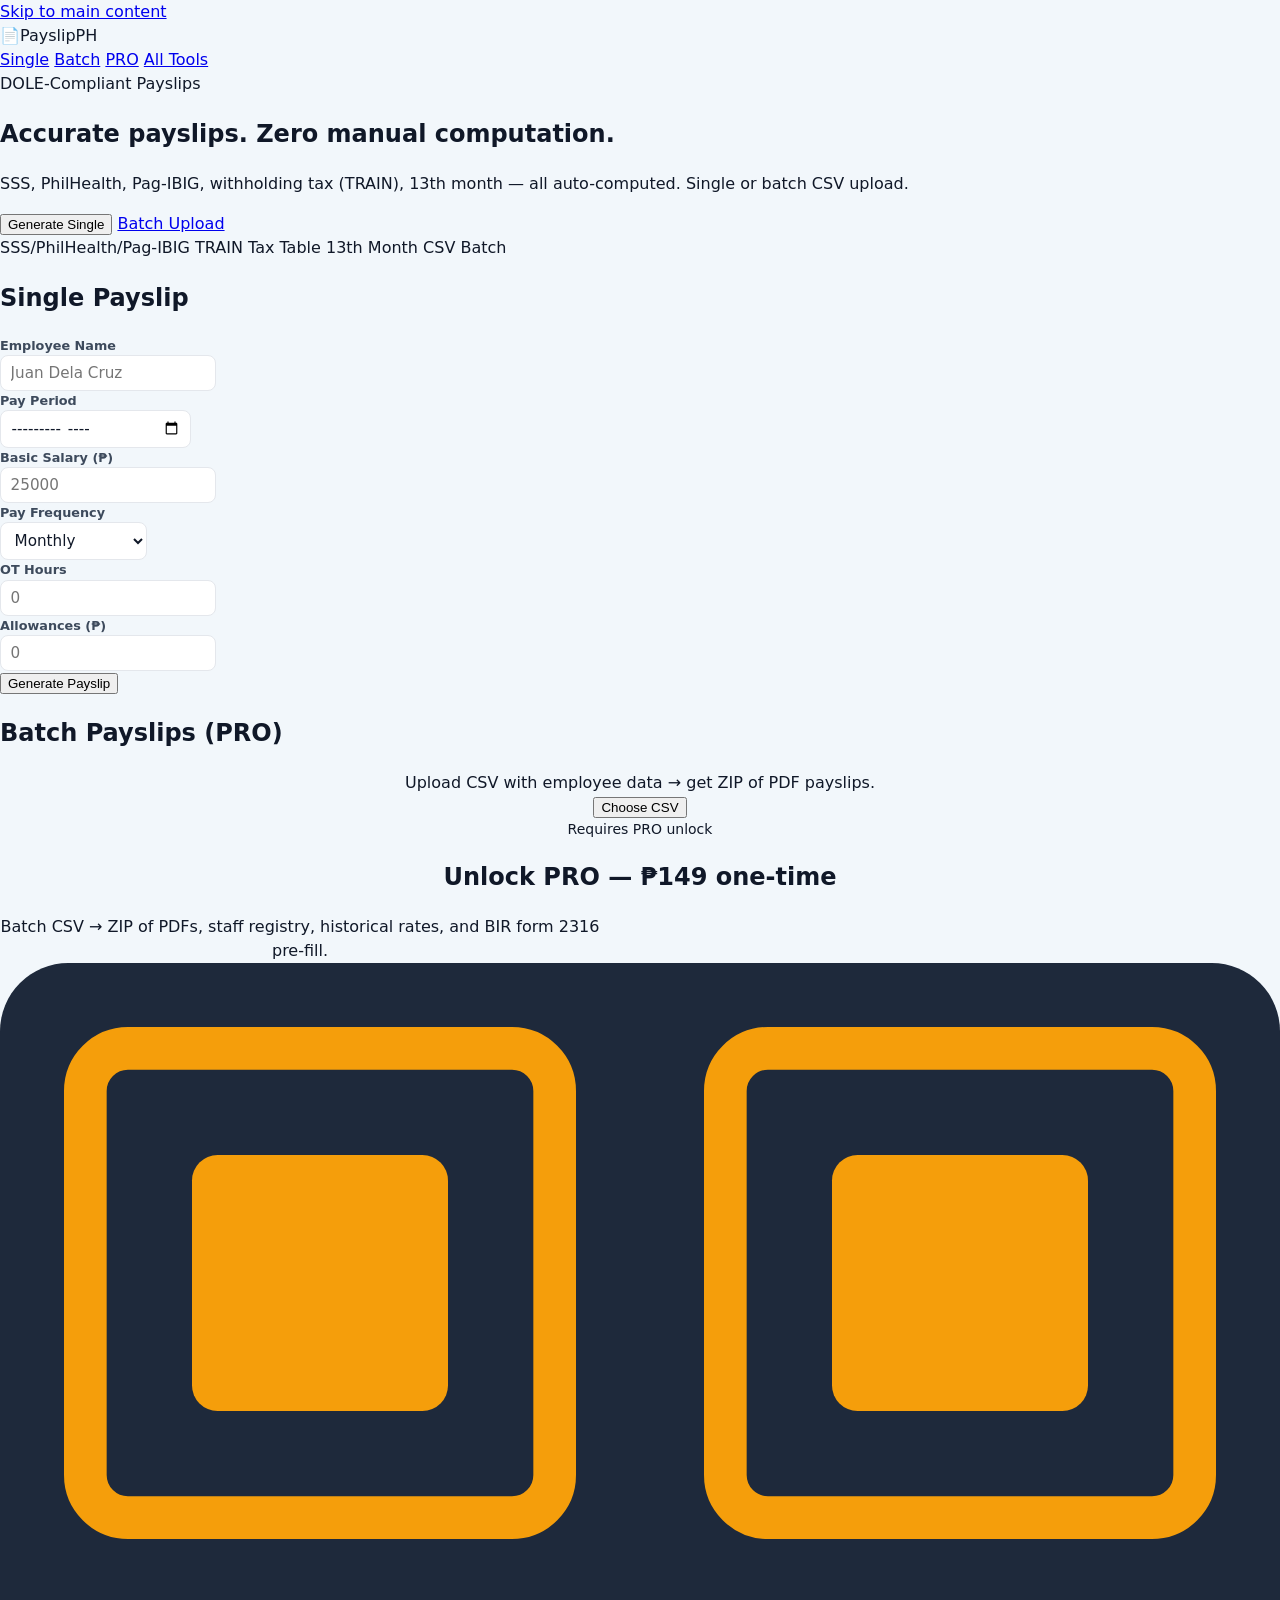
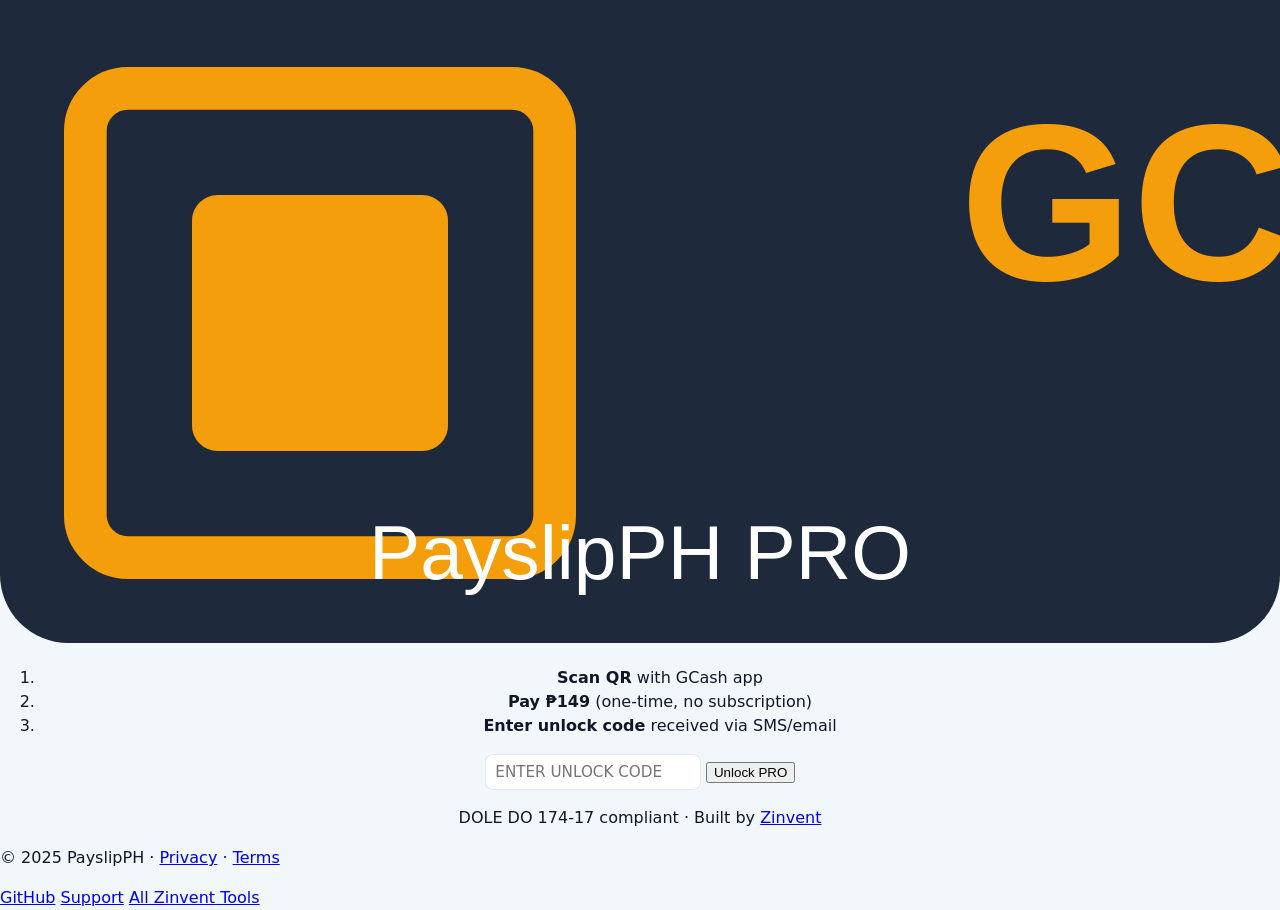
==== commit 0dabafe6: "perf: cache-bust design system assets (v7)" ====
--- a/index.html
+++ b/index.html
@@ -12,17 +12,29 @@
   <link rel="preconnect" href="https://fonts.gstatic.com" crossorigin>
   <link href="https://fonts.googleapis.com/css2?family=Inter:wght@400;500;600;700&display=swap" rel="stylesheet">
   <!-- Zinvent Design System -->
-  <link rel="stylesheet" href="https://makavelimachiavelli.github.io/zinvent-design-system/tokens.css">
-  <link rel="stylesheet" href="https://makavelimachiavelli.github.io/zinvent-design-system/components/base.css">
+  <link rel="stylesheet" href="https://makavelimachiavelli.github.io/zinvent-design-system/tokens.css?v=7">
+  <link rel="stylesheet" href="https://makavelimachiavelli.github.io/zinvent-design-system/components/base.css?v=7">
   <!-- Zinvent Analytics (privacy-first, no cookies) -->
-  <script src="https://makavelimachiavelli.github.io/zinvent-design-system/components/analytics.js"></script>
+  <script src="https://makavelimachiavelli.github.io/zinvent-design-system/components/analytics.js?v=7"></script>
   <!-- Zinvent Payments (GCash + LemonSqueezy, affiliate, email capture) -->
-  <script src="https://makavelimachiavelli.github.io/zinvent-design-system/components/payments.js"></script>
+  <script src="https://makavelimachiavelli.github.io/zinvent-design-system/components/payments.js?v=7"></script>
   <!-- Product Styles -->
   <link rel="stylesheet" href="style.css">
   <script type="application/ld+json">
   {"@context":"https://schema.org","@type":"WebApplication","name":"PayslipPH","applicationCategory":"BusinessApplication","operatingSystem":"Web","offers":{"@type":"Offer","price":"0","priceCurrency":"PHP"},"description":"DOLE-compliant payslip generator for Philippine employers."}
   </script>
+  <meta property="og:type" content="website">
+  <meta property="og:url" content="https://makavelimachiavelli.github.io/payslipph/">
+  <meta property="og:title" content="PayslipPH — TRAIN-accurate payslips in batch">
+  <meta property="og:description" content="TRAIN-accurate payslips in batch. Free, no signup.">
+  <meta property="og:image" content="https://makavelimachiavelli.github.io/payslipph/og-image.png">
+  <meta name="twitter:card" content="summary_large_image">
+  <meta name="twitter:title" content="PayslipPH — TRAIN-accurate payslips in batch">
+  <meta name="twitter:description" content="TRAIN-accurate payslips in batch. Free, no signup.">
+  <meta name="twitter:image" content="https://makavelimachiavelli.github.io/payslipph/og-image.png">
+  <link rel="canonical" href="https://makavelimachiavelli.github.io/payslipph/">
+  <link rel="manifest" href="manifest.json">
+  <meta name="theme-color" content="#1a3a5c">
 </head>
 <body>
   <a href="#main" class="skip-link">Skip to main content</a>
@@ -127,7 +139,203 @@
         <p style="color:var(--p-muted);">DOLE DO 174-17 compliant · Built by <a href="https://makavelimachiavelli.github.io/zinvent-hub/">Zinvent</a></p>
       </div>
     </section>
-  </main>
+  
+  <section id="z-app" class="z-section" hidden>
+    <div class="z-wrap" id="z-app-root">
+
+  >
+
+<header class="site-header">
+  <div class="brand">Payslip<span>PH</span></div>
+  <nav>
+    <span id="proBadge" class="badge hidden">PRO</span>
+    <a href="#faq">FAQ</a>
+    <button id="proBtn" class="btn-link">Get PRO — ₱149</button>
+  </nav>
+</header>
+
+<main class="wrap">
+  <section class="hero">
+    <h1>13th Month Pay + Complete Payslip, in 1 Minute</h1>
+    <p class="sub">Type the salary → get SSS, PhilHealth, Pag-IBIG, withholding tax, 13th month, and net pay — then print a clean payslip. Free, no signup, works offline. Built for <strong>Philippine small businesses</strong>.</p>
+    <div class="hero-chips">
+      <span>✓ 13th month = basic ÷ 12</span>
+      <span>✓ TRAIN withholding tax</span>
+      <span>✓ Editable SSS/PhilHealth/Pag-IBIG rates</span>
+      <span>✓ Printable payslip</span>
+    </div>
+  </section>
+
+  <div class="app-grid">
+    <section class="panel">
+      <h2>Employee</h2>
+      <div class="fields">
+        <label>Employee name <input id="eName" placeholder="Maria S. Santos"></label>
+        <div class="fields two">
+          <label>Position <input id="ePos" placeholder="Cashier"></label>
+          <label>Pay period <input id="ePeriod" placeholder="Aug 1–31, 2026"></label>
+        </div>
+        <label>Company name (on payslip) <input id="eCo" placeholder="RRD General Merchandise"></label>
+        <div class="fields three">
+        <label>Pay frequency
+          <select id="payFreq">
+            <option value="monthly" selected>Monthly</option>
+            <option value="semi">Semi-monthly (15th / 30th)</option>
+          </select>
+        </label>
+        <label>Overtime hours (125%) <input id="eOtHrs" type="number" min="0" step="0.5" value="0"></label>
+        <label>Non-taxable allowance (₱) <input id="eAllowance" type="number" min="0" step="any" value="0"></label>
+      </div>
+      <div class="fields three">
+        <label>Late / tardiness deduction (₱) <input id="eLate" type="number" min="0" step="any" value="0"></label>
+        <label>Cash advance / vale (₱) <input id="eVale" type="number" min="0" step="any" value="0"></label>
+      </div>
+<label>Monthly basic salary (₱) <input id="eSalary" type="number" min="0" step="any" value="25000"></label>
+        <label>Months worked this year (for 13th month) <input id="eMonths" type="number" min="0" max="12" step="1" value="12"></label>
+      </div>
+
+      <h2 class="mt">Statutory rates <span class="tiny">(editable — defaults follow current tables)</span></h2>
+      <div class="fields four">
+        <label>SSS EE % <input id="rSss" type="number" step="any" value="4.5"></label>
+        <label>PhilHealth EE % <input id="rPh" type="number" step="any" value="2.5"></label>
+        <label>Pag-IBIG EE % <input id="rPi" type="number" step="any" value="2"></label>
+        <label>Pag-IBIG MSC cap <input id="rPiCap" type="number" step="any" value="10000"></label>
+      </div>
+      <p class="hint">Defaults: SSS employee share 3.63% of MSC (floor ₱5,000 / cap ₱34,999 → editable below), PhilHealth 1.25% employee (₱10k–100k MSC), Pag-IBIG 1% capped. <strong>Always verify against the latest official tables.</strong></p>
+      <div class="fields two">
+        <label>SSS MSC floor (₱) <input id="rSssFloor" type="number" step="any" value="5000"></label>
+        <label>SSS MSC cap (₱) <input id="rSssCap" type="number" step="any" value="35000"></label>
+      </div>
+
+      <div class="actions">
+        <button id="printBtn" class="btn primary">🖨️ Print payslip</button>
+        <button id="saveEmpBtn" class="btn hidden">👤 Save employee (PRO)</button>
+        <button id="batchBtn" class="btn hidden">👥 Batch payslips (PRO)</button>
+      </div>
+      <p class="hint">PRO: save your staff list, print all payslips in one go, export payroll CSV.</p>
+    </section>
+
+    <section class="panel">
+      <h2 class="preview-title">Computation &amp; payslip</h2>
+
+      <div class="stat-row">
+        <div class="stat"><div class="stat-l">GROSS (monthly)</div><div class="stat-v" id="oGross">—</div></div>
+        <div class="stat"><div class="stat-l">TOTAL DEDUCTIONS</div><div class="stat-v neg" id="oDed">—</div></div>
+        <div class="stat hi"><div class="stat-l">NET PAY</div><div class="stat-v" id="oNet">—</div></div>
+        <div class="stat hi2"><div class="stat-l">13TH MONTH (accrued/mo)</div><div class="stat-v" id="o13">—</div></div>
+          <div class="stat"><div class="stat-l">EMPLOYER TOTAL COST</div><div class="stat-v" id="oErCost">—</div></div>
+      </div>
+      <div class="muted-line" id="o13Year"></div>
+
+      <div id="doc" class="payslip-doc">
+        <div class="ps-head">
+          <div>
+            <div class="ps-co" id="p_co">RRD General Merchandise</div>
+            <div class="ps-sub">PAYSLIP</div>
+          </div>
+          <div class="ps-meta">
+            <div id="p_period">Period: —</div>
+            <div id="p_date">Date: —</div>
+          </div>
+        </div>
+        <div class="ps-emp">
+          <div><span class="ps-l">Employee:</span> <span id="p_name">Maria S. Santos</span></div>
+          <div><span class="ps-l">Position:</span> <span id="p_pos">Cashier</span></div>
+        </div>
+        <table class="ps-table">
+          <thead><tr><th>EARNINGS</th><th class="r">AMOUNT</th><th>DEDUCTIONS</th><th class="r">AMOUNT</th></tr></thead>
+          <tbody>
+            <tr><td>Basic salary</td><td class="r" id="p_basic">—</td><td>SSS</td><td class="r" id="p_sss">—</td></tr>
+            <tr id="otRow" style="display:none"><td>Overtime pay</td><td class="r" id="p_ot">—</td><td>PhilHealth</td><td class="r" id="p_ph">—</td></tr>
+            <tr id="allowRow" style="display:none"><td>Allowance (non-tax)</td><td class="r" id="p_allow">—</td><td>Pag-IBIG</td><td class="r" id="p_pi">—</td></tr>
+            <tr><td>13th month (pro-rated this period)</td><td class="r" id="p_13">—</td><td>Lates / tardiness</td><td class="r" id="p_late" style="display:none">—</td></tr>
+            <tr><td></td><td class="r"></td><td>Vale / cash advance</td><td class="r" id="p_vale" style="display:none">—</td></tr>
+            <tr><td></td><td class="r"></td><td>Withholding tax</td><td class="r" id="p_tax">—</td></tr>
+            <tr class="ps-tot"><td><strong>GROSS</strong></td><td class="r"><strong id="p_gross">—</strong></td><td><strong>TOTAL DED</strong></td><td class="r"><strong id="p_ded">—</strong></td></tr>
+          </tbody>
+        </table>
+        <div class="ps-net"><span>NET PAY THIS PERIOD</span><span id="p_net">—</span></div>
+        <div class="ps-sign">
+          <div>Received by: ____________________</div>
+          <div>Authorized by: ____________________</div>
+        </div>
+        <div class="ps-foot">13th month pay shown = accrued portion (basic ÷ 12). Statutory shares per rates configured by employer. Verify with SSS/PhilHealth/Pag-IBIG/BIR official tables.</div>
+      </div>
+    </section>
+  </div>
+
+  <section class="marketing">
+    <h2>Why employers use PayslipPH</h2>
+    <div class="cards">
+      <div class="card"><h3>🎯 One screen, whole payroll math</h3><p>13th month formula (basic ÷ 12), TRAIN withholding brackets, SSS/PhilHealth/Pag-IBIG shares — computed together, not scattered across five tabs.</p></div>
+      <div class="card"><h3>🔒 No signup, no server</h3><p>Payslips contain sensitive data. This runs 100% in your browser; nothing is uploaded, ever.</p></div>
+      <div class="card"><h3>🖨️ Print-ready payslip</h3><p>Clean layout with earnings/deductions sides, net pay, and signature lines — print or save as PDF per employee.</p></div>
+    </div>
+
+    <h2 id="faq">FAQ</h2>
+    <div class="faq-item"><h3>Is 13th month pay taxable?</h3><p>13th month pay and other benefits up to ₱90,000 are tax-exempt under TRAIN. Amounts beyond that join taxable compensation. This tool shows the accrued 13th month line separately so you can decide.</p></div>
+    <div class="faq-item"><h3>Why are the rates editable?</h3><p>Statutory tables change (SSS MSC brackets, PhilHealth premium phases). Defaults follow current published rates, but you should always match your latest official contribution schedule — one edit, all computations update.</p></div>
+    <div class="faq-item"><h3>Does it handle semi-monthly pay?</h3><p>The payslip is monthly; for semi-monthly runs, print two payslips and split (the tool shows monthly totals you can halve). Full semi-monthly mode is on the PRO roadmap.</p></div>
+
+    <div class="cta-box">
+      <h2>PayslipPH PRO — ₱149 one-time</h2>
+      <ul>
+        <li>👥 <strong>Staff list</strong> — save employees, load any of them in one click</li>
+        <li>🖨️ <strong>Batch payslips</strong> — print everyone's payslip in one run (one per page)</li>
+        <li>⬇️ <strong>Payroll CSV export</strong> — gross/deductions/net per employee for your records</li>
+      </ul>
+      <p class="once">One-time ₱149 via GCash. Payroll software subscriptions cost that per employee.</p>
+      <button id="proBtn2" class="btn primary big">Unlock PRO — ₱149</button>
+    </div>
+  </section>
+</main>
+
+<footer class="site-footer">
+  <p>PayslipPH — free 13th month &amp; payslip generator for Philippine small businesses. Not affiliated with SSS/PhilHealth/Pag-IBIG/BIR; verify rates with official tables. · <a href="13th-month-pay-guide.html">📖 Full guide</a></p>
+</footer>
+
+<!-- PAY MODAL -->
+<div id="payModal" class="modal hidden">
+  <div class="modal-card">
+    <button class="modal-x" id="payClose">✕</button>
+    <h2>Unlock PayslipPH PRO</h2>
+    <p class="price">₱149 <span>one-time · lifetime · no subscription</span></p>
+    <div class="qr-box">
+      <img src="assets/gcash-qr.svg" alt="GCash QR (replace with merchant QR)" width="180" height="180">
+      <ol class="pay-steps">
+        <li>Scan the GCash QR and send <strong>₱149</strong>.</li>
+        <li>Enter the unlock code sent to you below.</li>
+      </ol>
+    </div>
+    <div class="code-row">
+      <input id="codeInput" placeholder="Enter unlock code">
+      <button id="codeBtn" class="btn primary">Unlock</button>
+    </div>
+    <p class="code-msg" id="codeMsg"></p>
+  </div>
+</div>
+
+<!-- BATCH MODAL (PRO) -->
+<div id="batchModal" class="modal hidden">
+  <div class="modal-card wide">
+    <button class="modal-x" id="batchClose">✕</button>
+    <h2>👥 Staff list &amp; batch payslips</h2>
+    <p class="hint">Fill the form on the left, press “Save employee” to add. “Print all” produces one payslip per page.</p>
+    <table class="book-table"><thead><tr><th>Name</th><th>Position</th><th class="r">Basic</th><th class="r">Net</th><th></th></tr></thead><tbody id="batchBody"></tbody>
+          <tfoot><tr><td colspan="2" id="p_er" style="font-size:.7rem;color:#667085"></td></tr></tfoot></table>
+    <div class="actions">
+      <button id="batchPrint" class="btn primary">🖨️ Print all payslips</button>
+      <button id="batchCsv" class="btn">⬇️ Export payroll CSV</button>
+    </div>
+  </div>
+</div>
+
+<div id="batchDocs"></div>
+
+
+    </div>
+  </section>
+</main>
   <footer class="z-footer" role="contentinfo">
     <div class="z-wrap">
       <p>&copy; 2025 PayslipPH · <a href="https://makavelimachiavelli.github.io/zinvent-hub/privacy.html">Privacy</a> · <a href="https://makavelimachiavelli.github.io/zinvent-hub/terms.html">Terms</a></p>
@@ -139,5 +347,19 @@
     </div>
   </footer>
   <script src="app.js"></script>
+
+<script>
+(function(){
+  document.addEventListener('click', function(e){
+    var btn = e.target.closest('[data-action]');
+    if(!btn) return;
+    var act = btn.getAttribute('data-action');
+    if(act && act.indexOf('new-')===0 || act==='start'){
+      var app = document.getElementById('z-app');
+      if(app){ app.hidden = false; app.scrollIntoView({behavior:'smooth'}); }
+    }
+  });
+})();
+</script>
 </body>
 </html>
--- a/style.css
+++ b/style.css
@@ -1,7 +1,7 @@
 /* PayslipPH — styles */
 :root{
-  --blue:#0369a1; --ink:#1a1410; --muted:#7c6f5f; --line:#e7ddcd;
-  --bg:#f2f7fb; --card:#fff; --green:#067a53; --red:#dc2626;
+  --blue:#0369a1; --ink:#101828; --muted:#3d4a5c; --line:#e4e7ec;
+  --bg:#f2f7fb; --card:#fff; --green:#0e9f6e; --red:#dc2626;
 }
 *{box-sizing:border-box}
 body{margin:0;font-family:'Segoe UI',system-ui,-apple-system,Arial,sans-serif;background:var(--bg);color:var(--ink);line-height:1.5}
@@ -50,7 +50,7 @@
 .muted-line{color:var(--muted);font-size:.82rem;margin:-.6rem 0 .9rem}
 
 /* payslip doc */
-.payslip-doc{background:#fff;border:1px solid #d4c9b8;border-radius:6px;padding:1.2rem;font-size:.85rem;box-shadow:0 1px 4px rgba(16,24,40,.06)}
+.payslip-doc{background:#fff;border:1px solid #cbd5e1;border-radius:6px;padding:1.2rem;font-size:.85rem;box-shadow:0 1px 4px rgba(16,24,40,.06)}
 .ps-head{display:flex;justify-content:space-between;border-bottom:2px solid var(--ink);padding-bottom:.4rem;margin-bottom:.6rem}
 .ps-co{font-weight:900;font-size:1.05rem}
 .ps-sub{letter-spacing:.35em;font-size:.72rem;font-weight:800;color:var(--muted)}
@@ -104,7 +104,7 @@
 .book-table th{border-bottom:2px solid var(--ink);text-align:left;padding:.3rem}
 .book-table td{border-bottom:1px solid var(--line);padding:.35rem .3rem}
 .book-table .r{text-align:right}
-.x-btn{border:none;background:#fef2f2;color:var(--red);border-radius:6px;cursor:pointer;font-weight:800;padding:.25rem .5rem}
+.x-btn{border:none;background:#fee2e2;color:var(--red);border-radius:6px;cursor:pointer;font-weight:800;padding:.25rem .5rem}
 
 .site-footer{border-top:1px solid var(--line);margin-top:2.5rem;padding:1.2rem;text-align:center;color:var(--muted);font-size:.78rem}
 
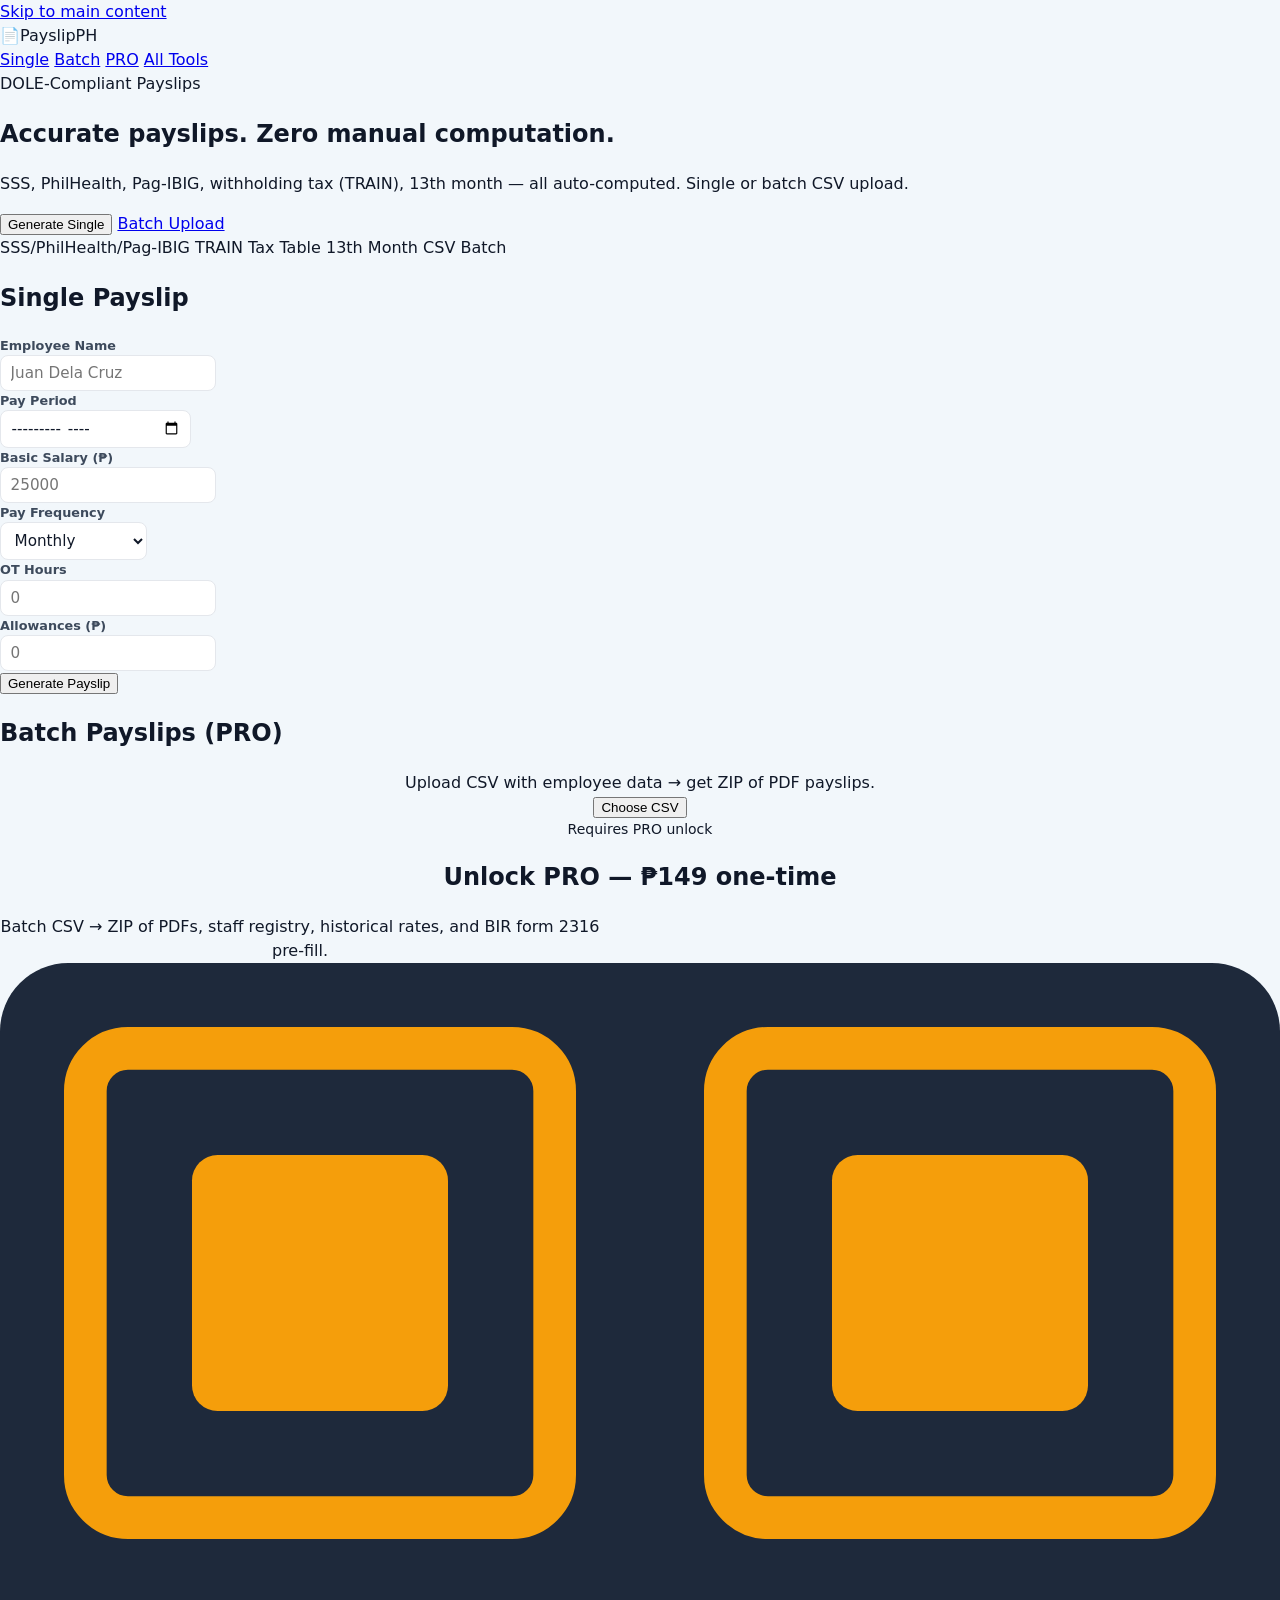
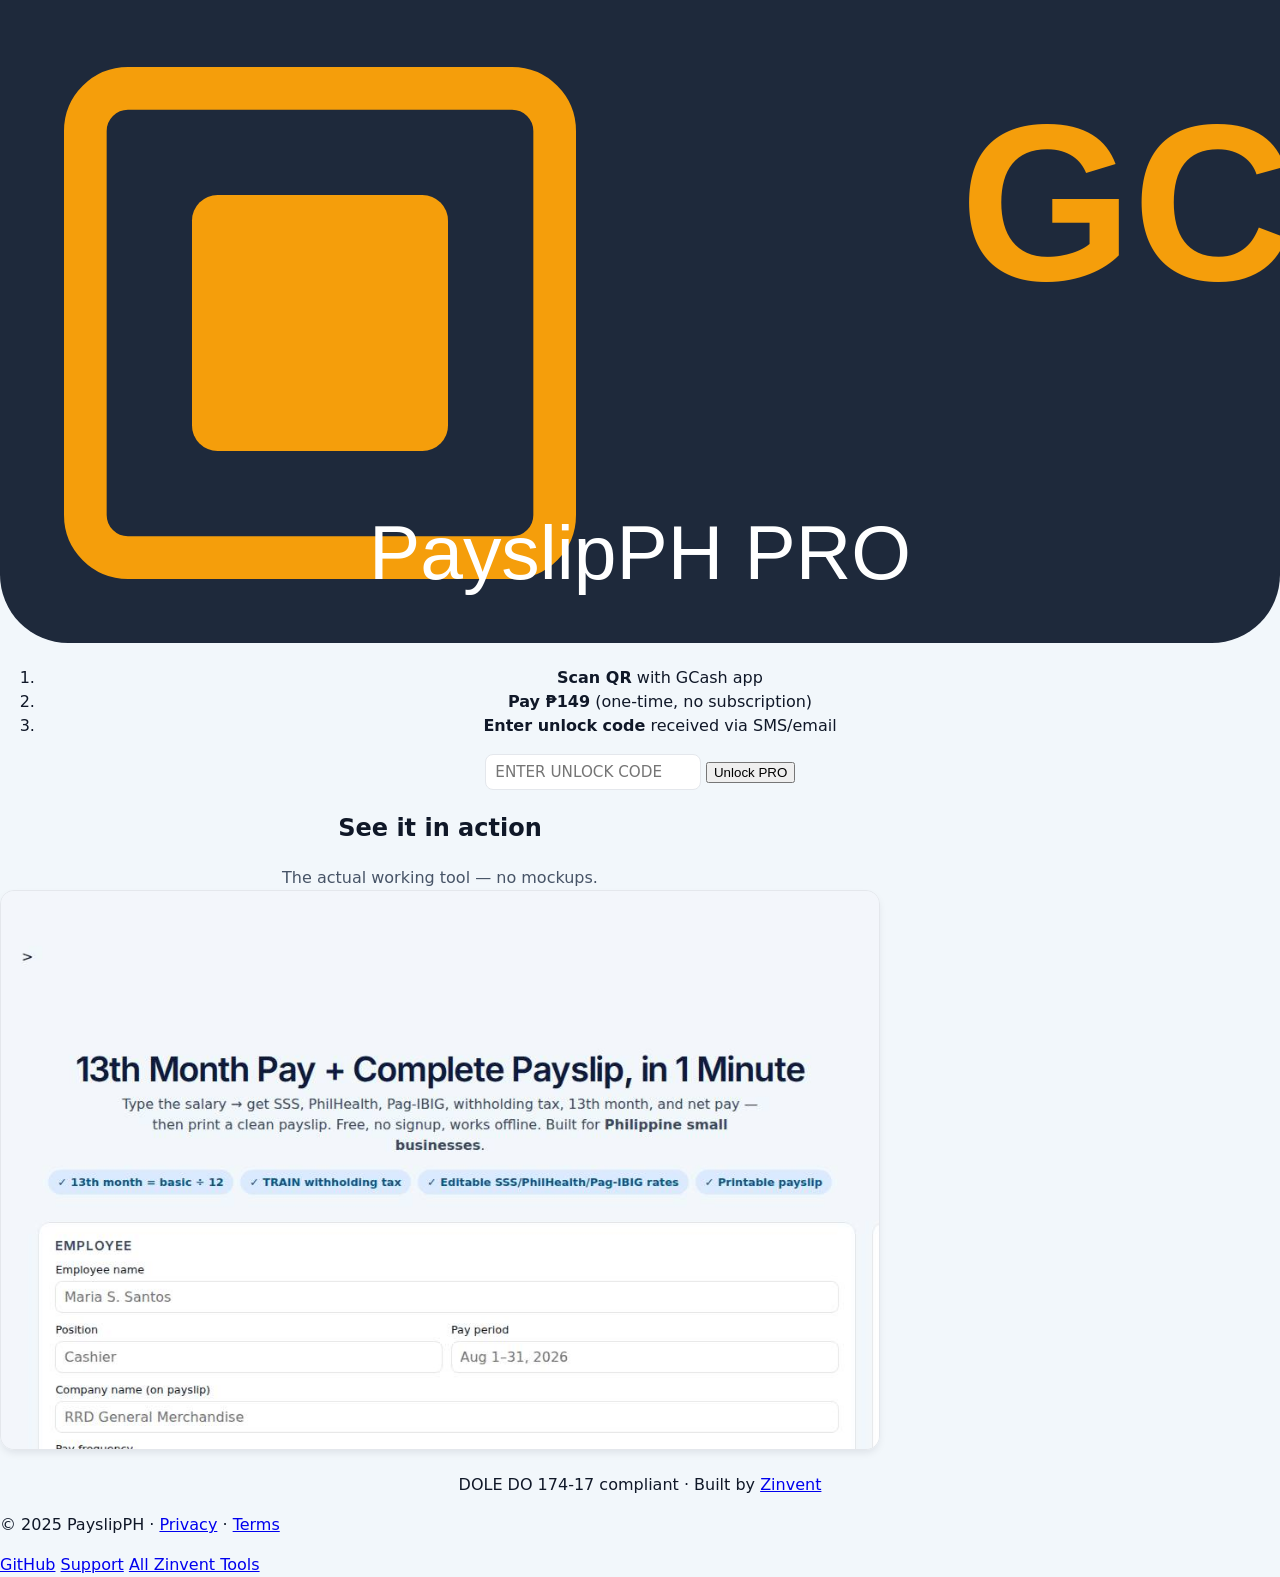
==== commit 0d75ed25: "feat: real app screenshot in landing (see it in action)" ====
--- a/index.html
+++ b/index.html
@@ -134,7 +134,18 @@
       </div>
     </section>
 
-    <section class="z-section-sm z-reveal">
+    
+  <section id="preview" class="z-section" style="padding-top:0;">
+    <div class="z-wrap" style="max-width:880px;text-align:center;">
+      <h2>See it in action</h2>
+      <p style="color:var(--p-muted,#475467);margin-bottom:var(--z-s5);">The actual working tool — no mockups.</p>
+      <img src="app-preview.jpg" alt="PAYSLIPPH app interface — the real working tool"
+           loading="lazy" decoding="async"
+           style="width:100%;max-height:560px;object-fit:cover;object-position:top;border-radius:var(--z-r3,14px);border:1px solid var(--p-line,#e4e7ec);box-shadow:var(--z-shadow-md,0 4px 8px -2px rgba(16,24,40,.1));">
+    </div>
+  </section>
+
+<section class="z-section-sm z-reveal">
       <div class="z-wrap" style="text-align:center;">
         <p style="color:var(--p-muted);">DOLE DO 174-17 compliant · Built by <a href="https://makavelimachiavelli.github.io/zinvent-hub/">Zinvent</a></p>
       </div>
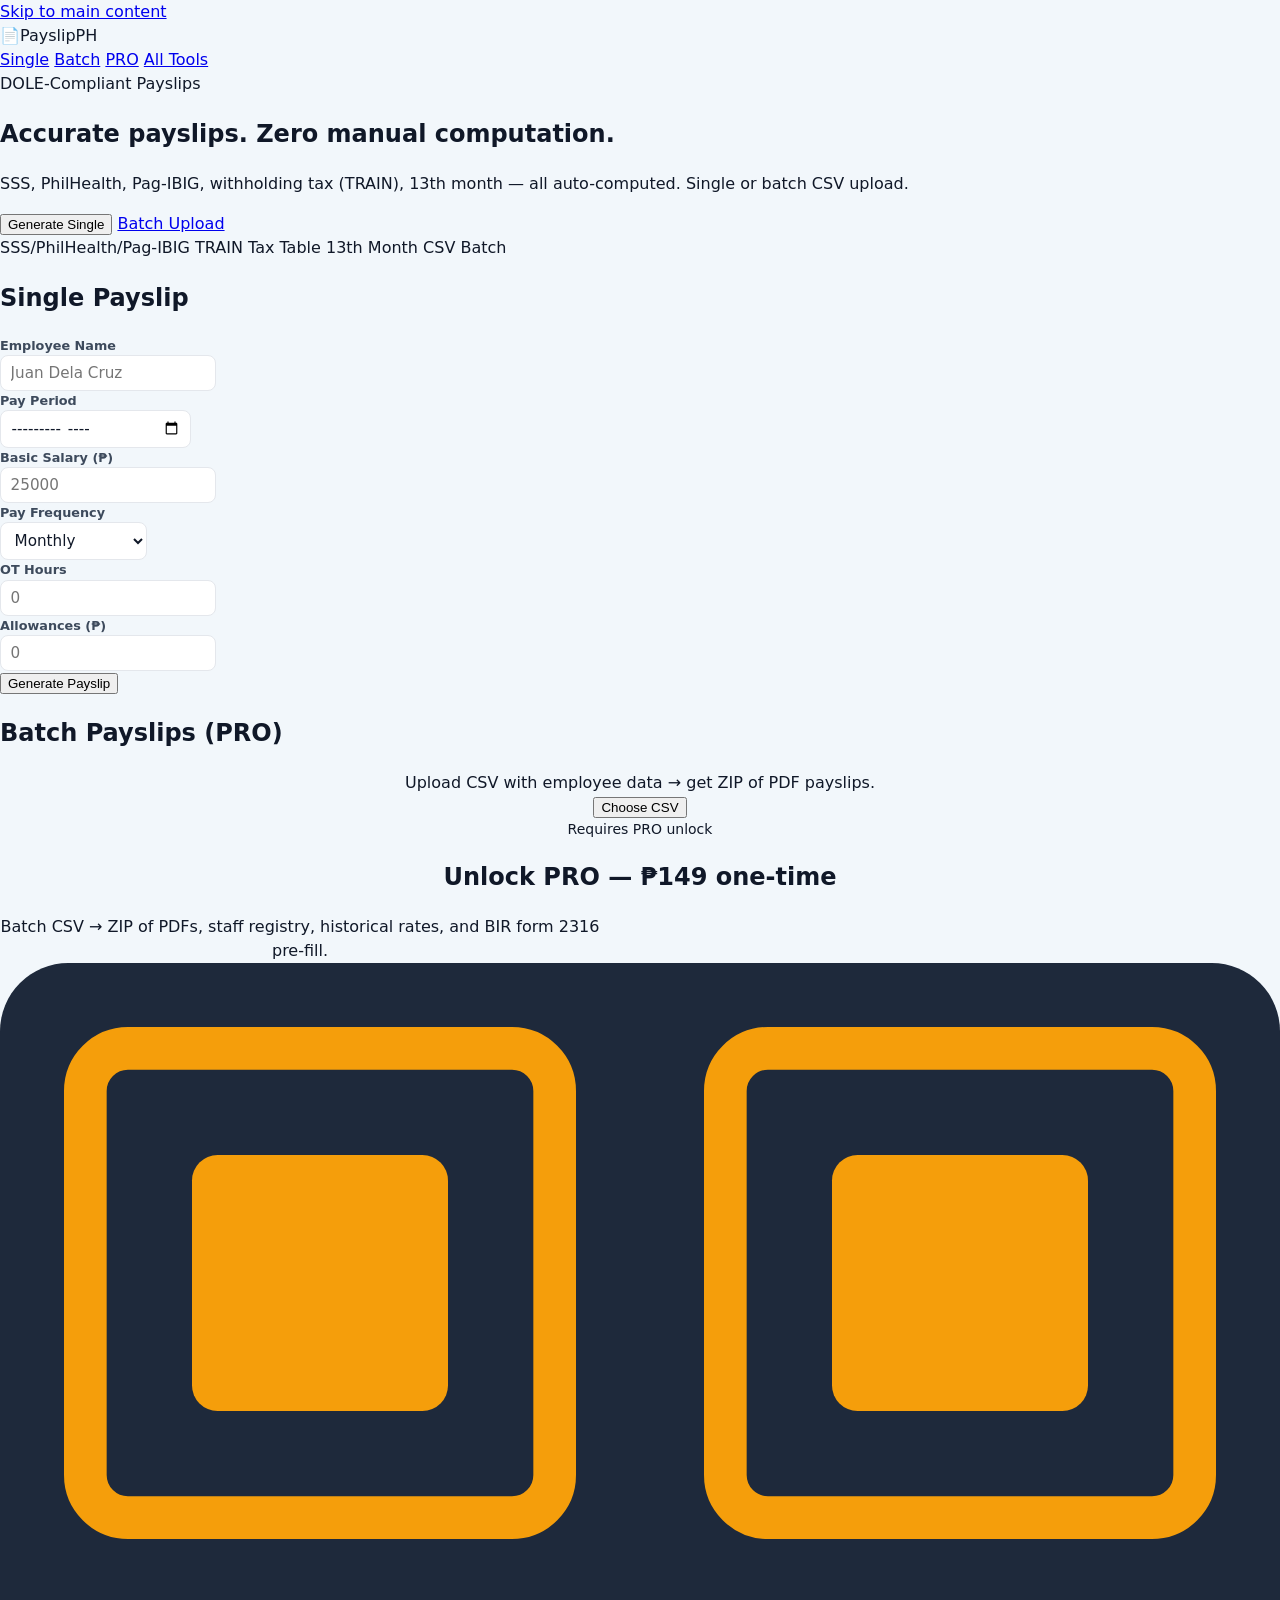
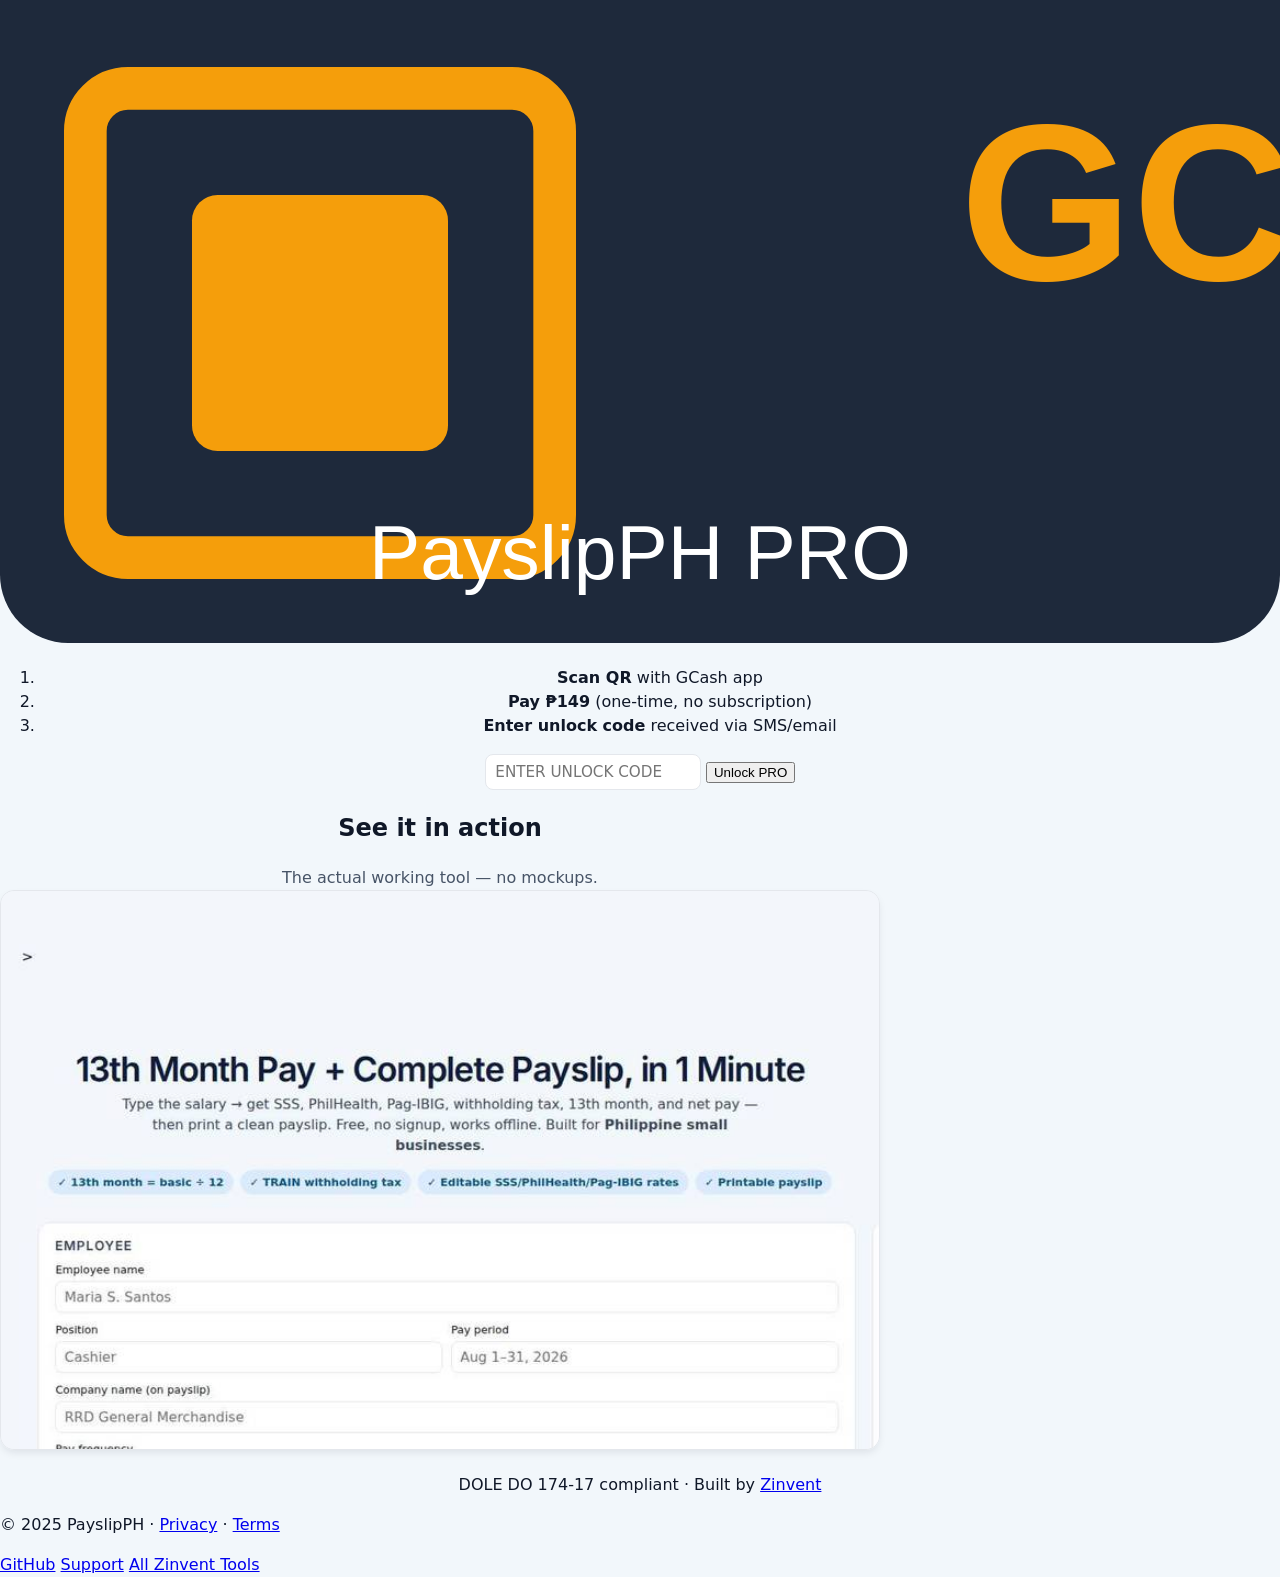
==== commit 99f2073e: "a11y: aria-labels on unlock + buyer-name inputs" ====
--- a/index.html
+++ b/index.html
@@ -319,7 +319,7 @@
       </ol>
     </div>
     <div class="code-row">
-      <input id="codeInput" placeholder="Enter unlock code">
+      <input id="codeInput" type="text" aria-label="PRO unlock code" placeholder="Enter unlock code">
       <button id="codeBtn" class="btn primary">Unlock</button>
     </div>
     <p class="code-msg" id="codeMsg"></p>
